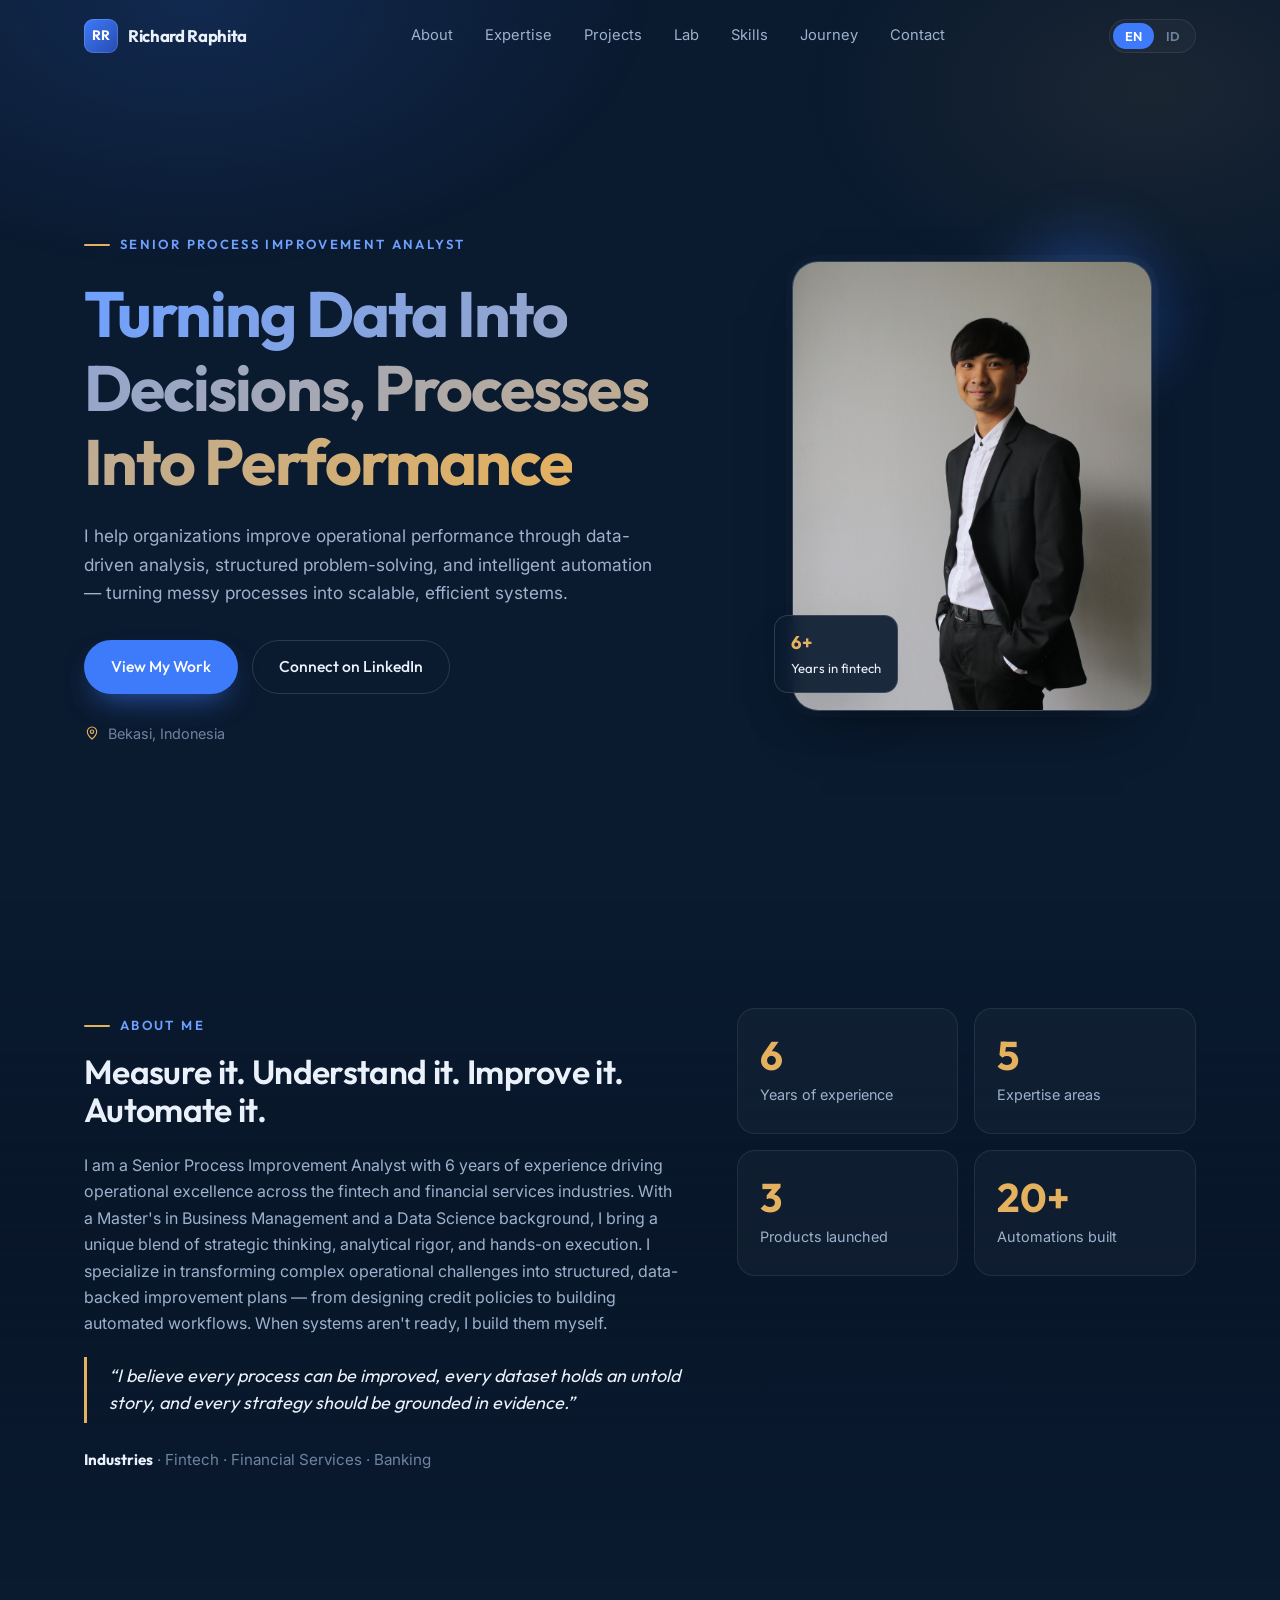
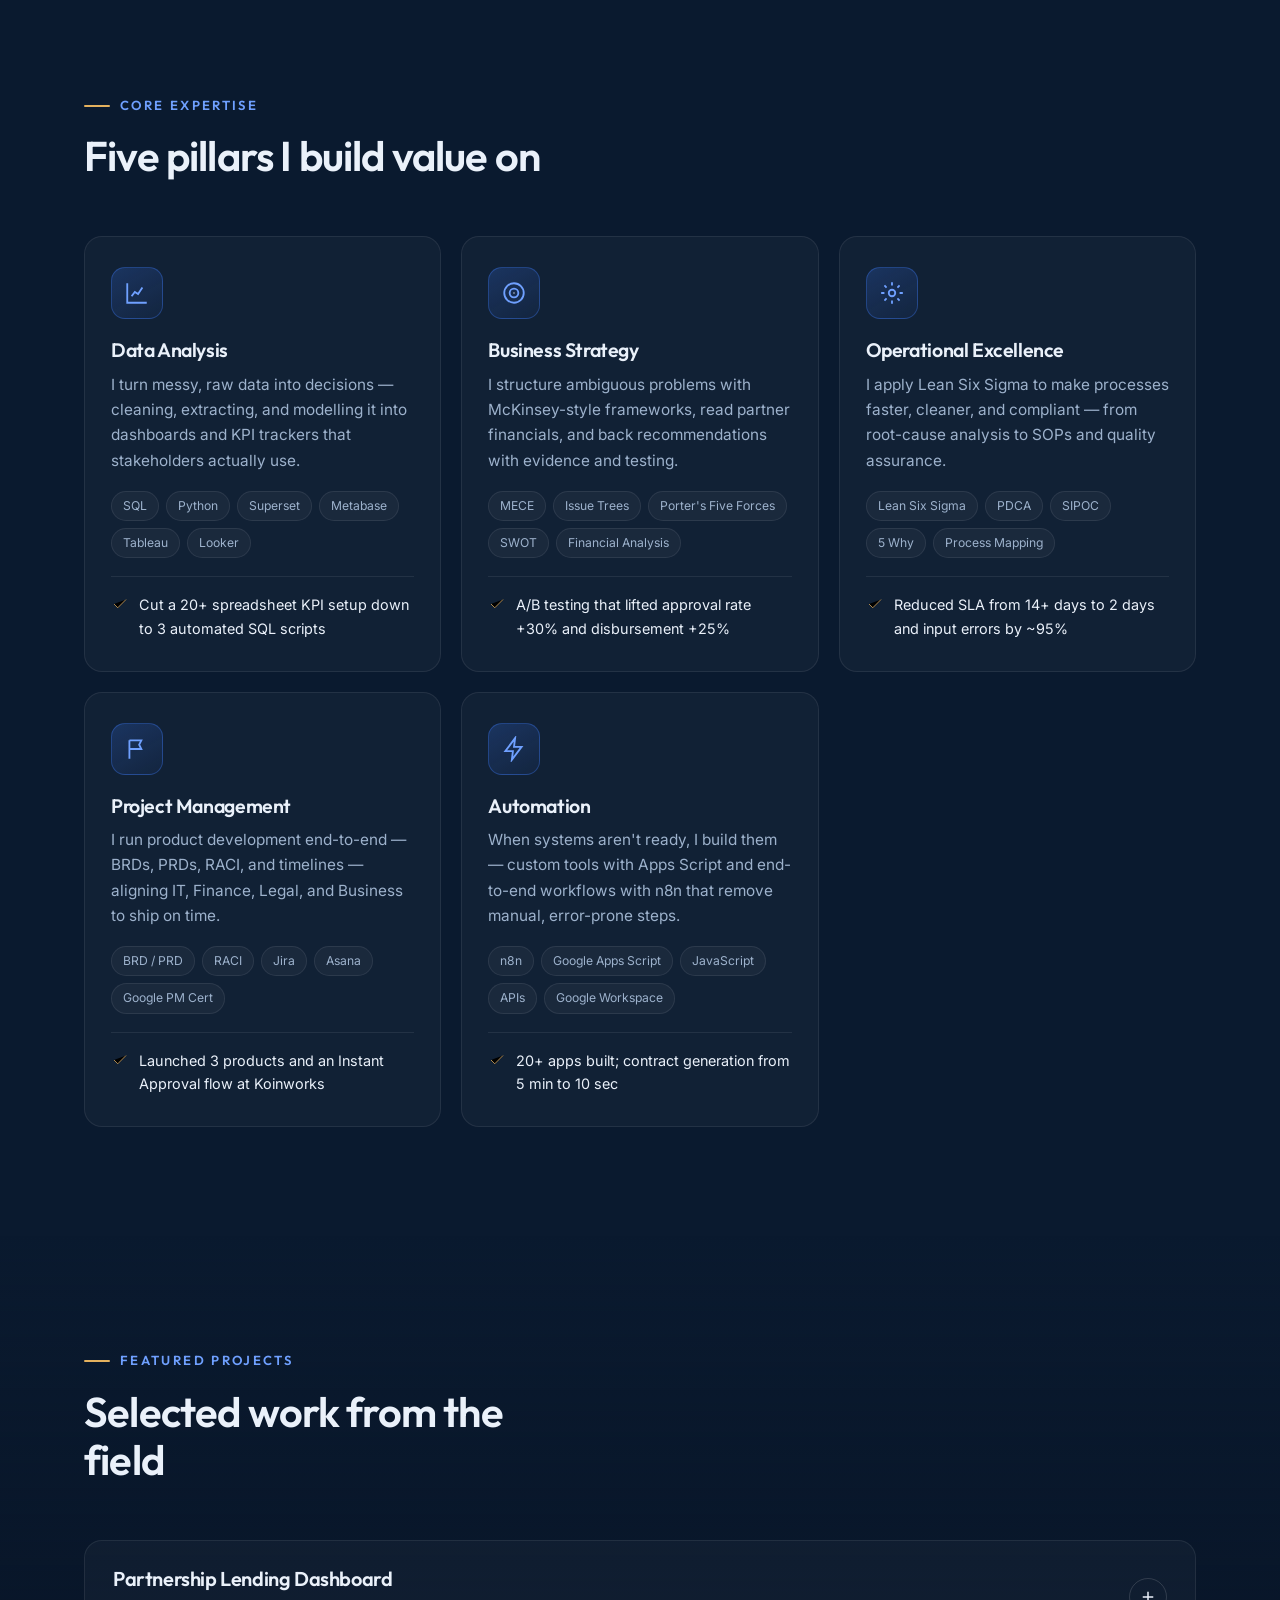
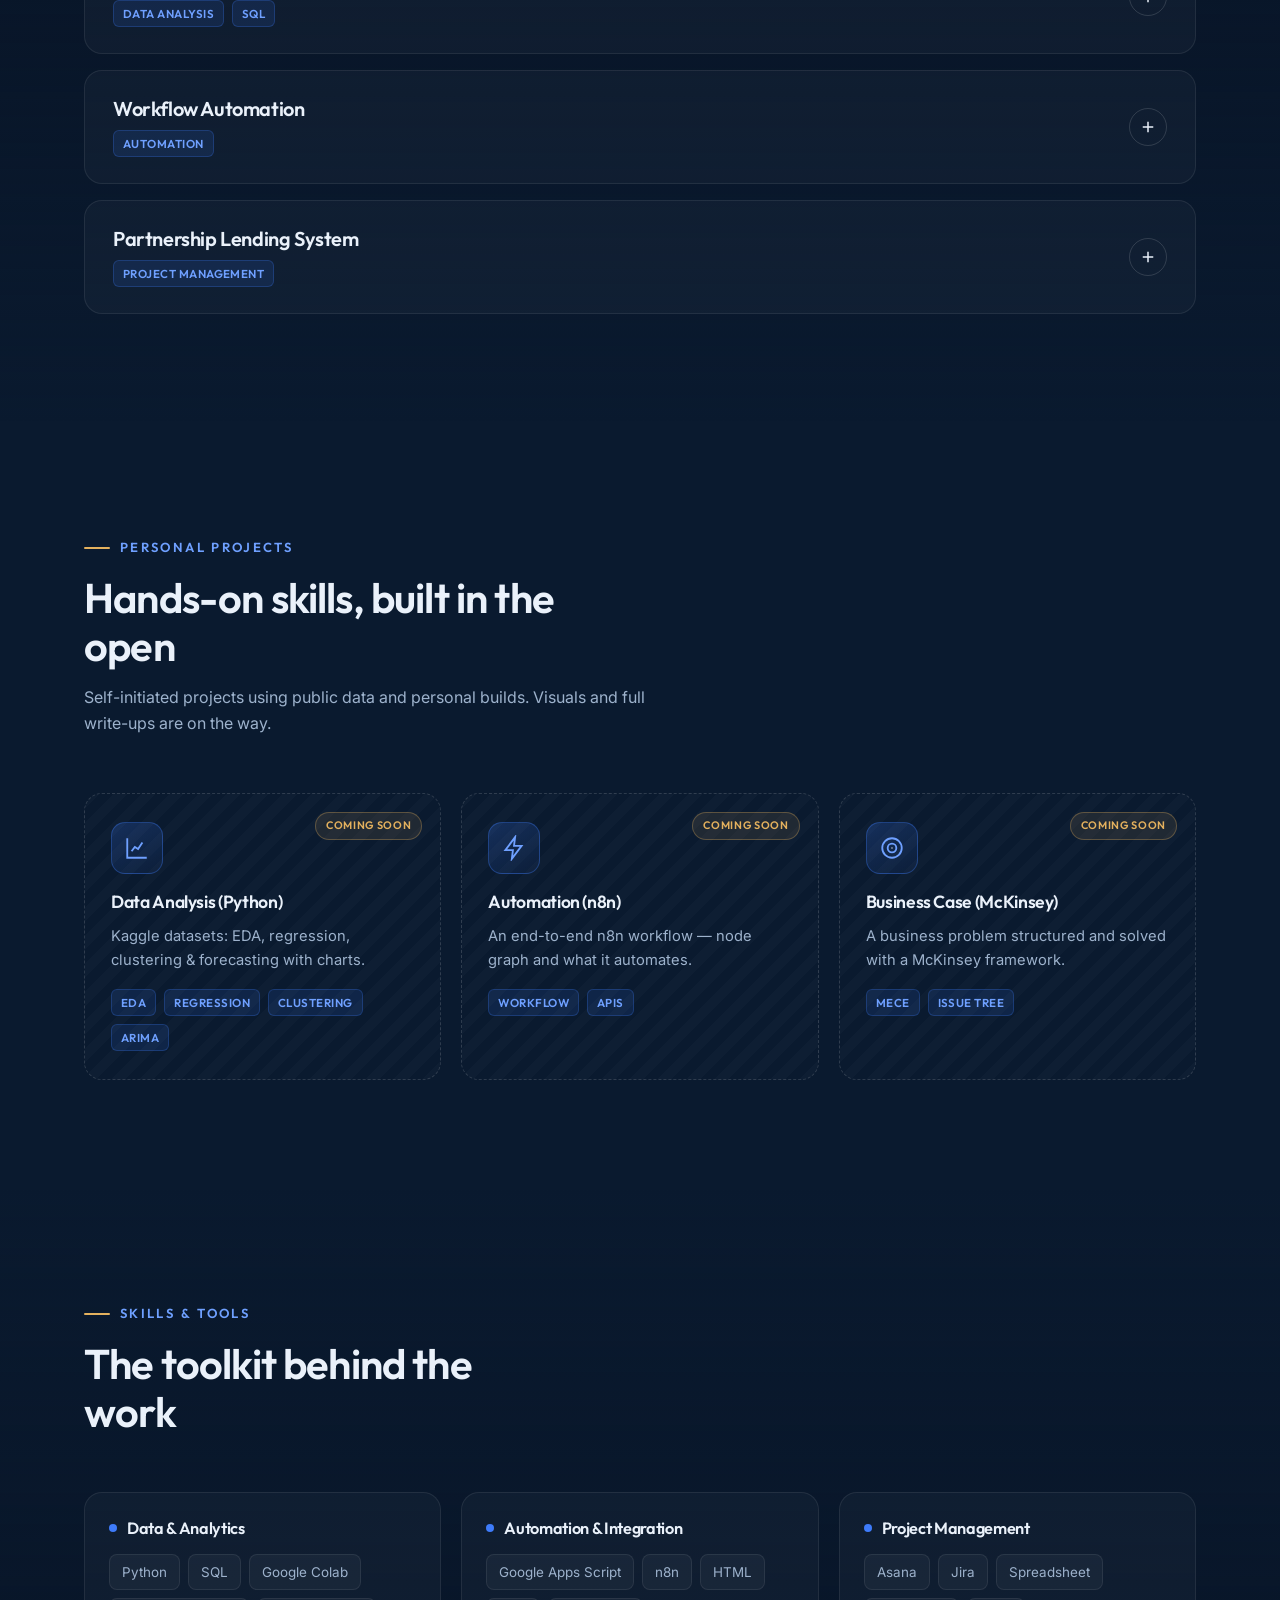
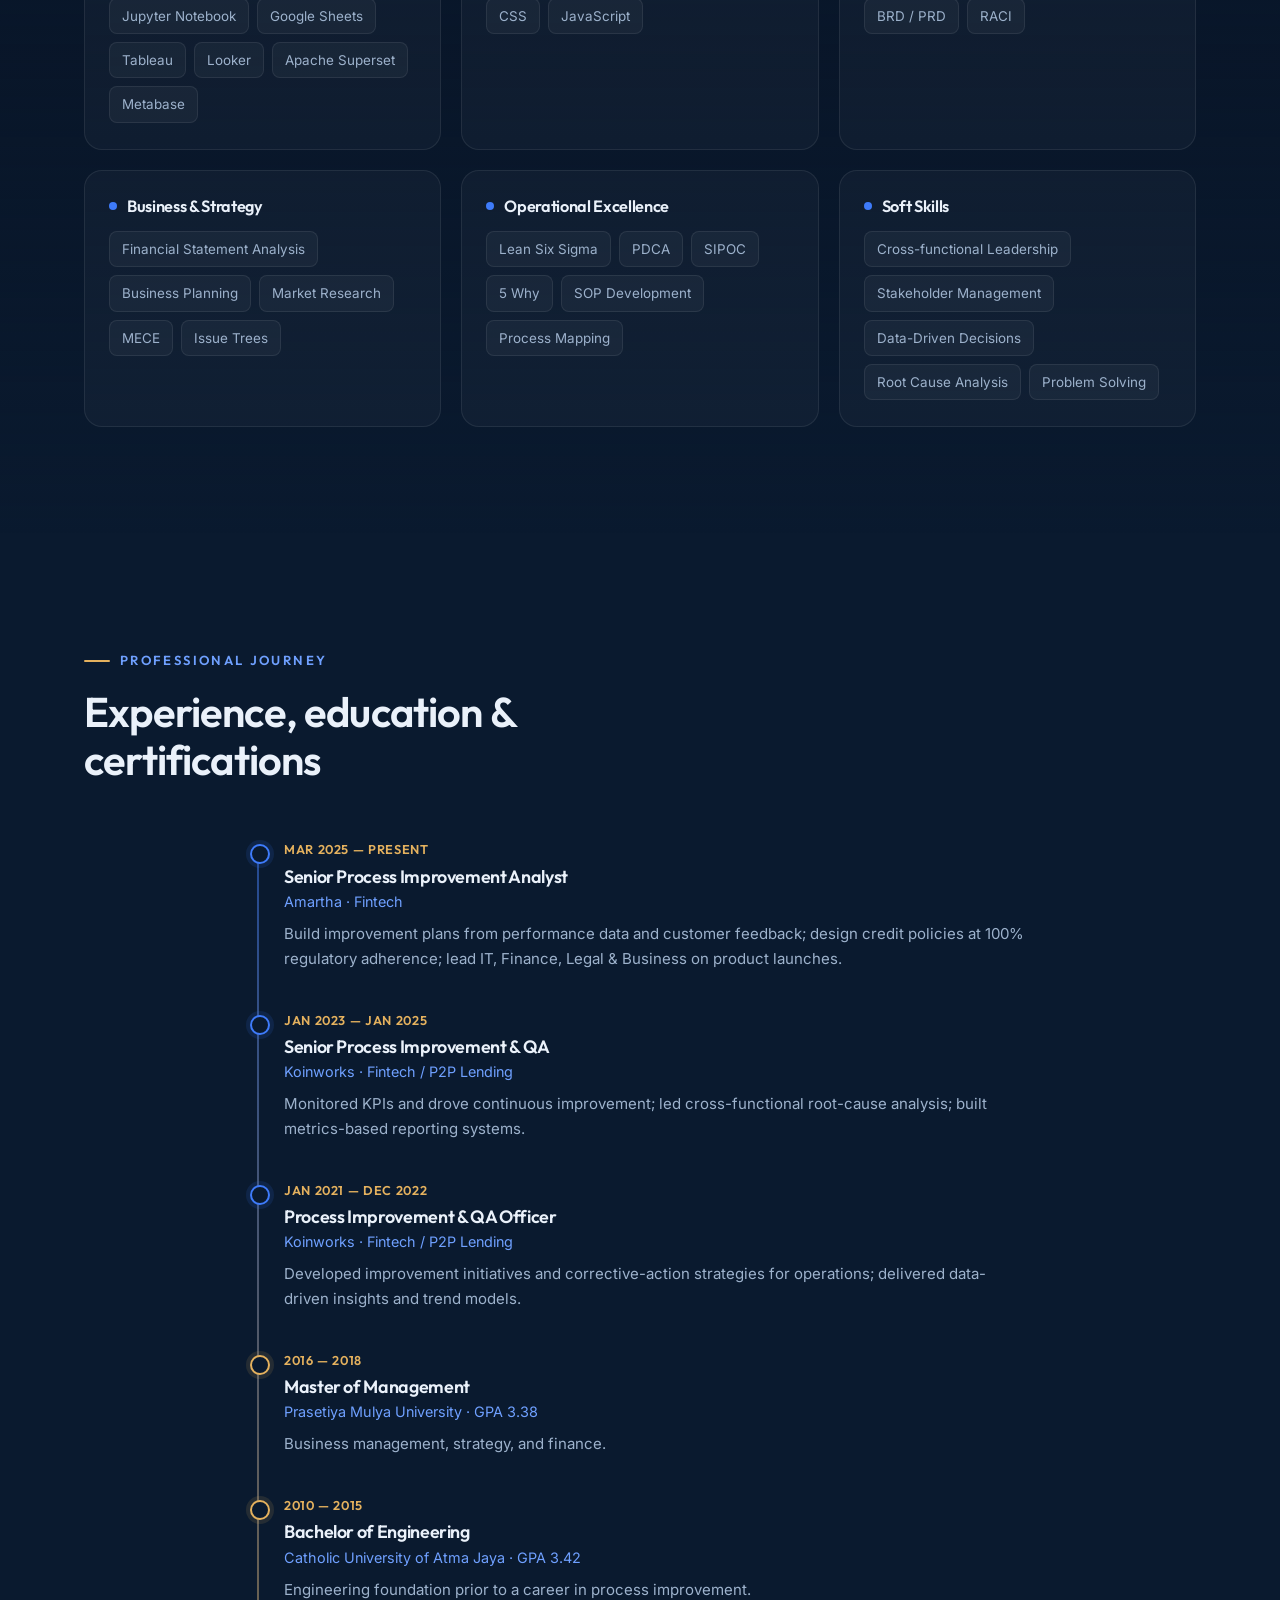
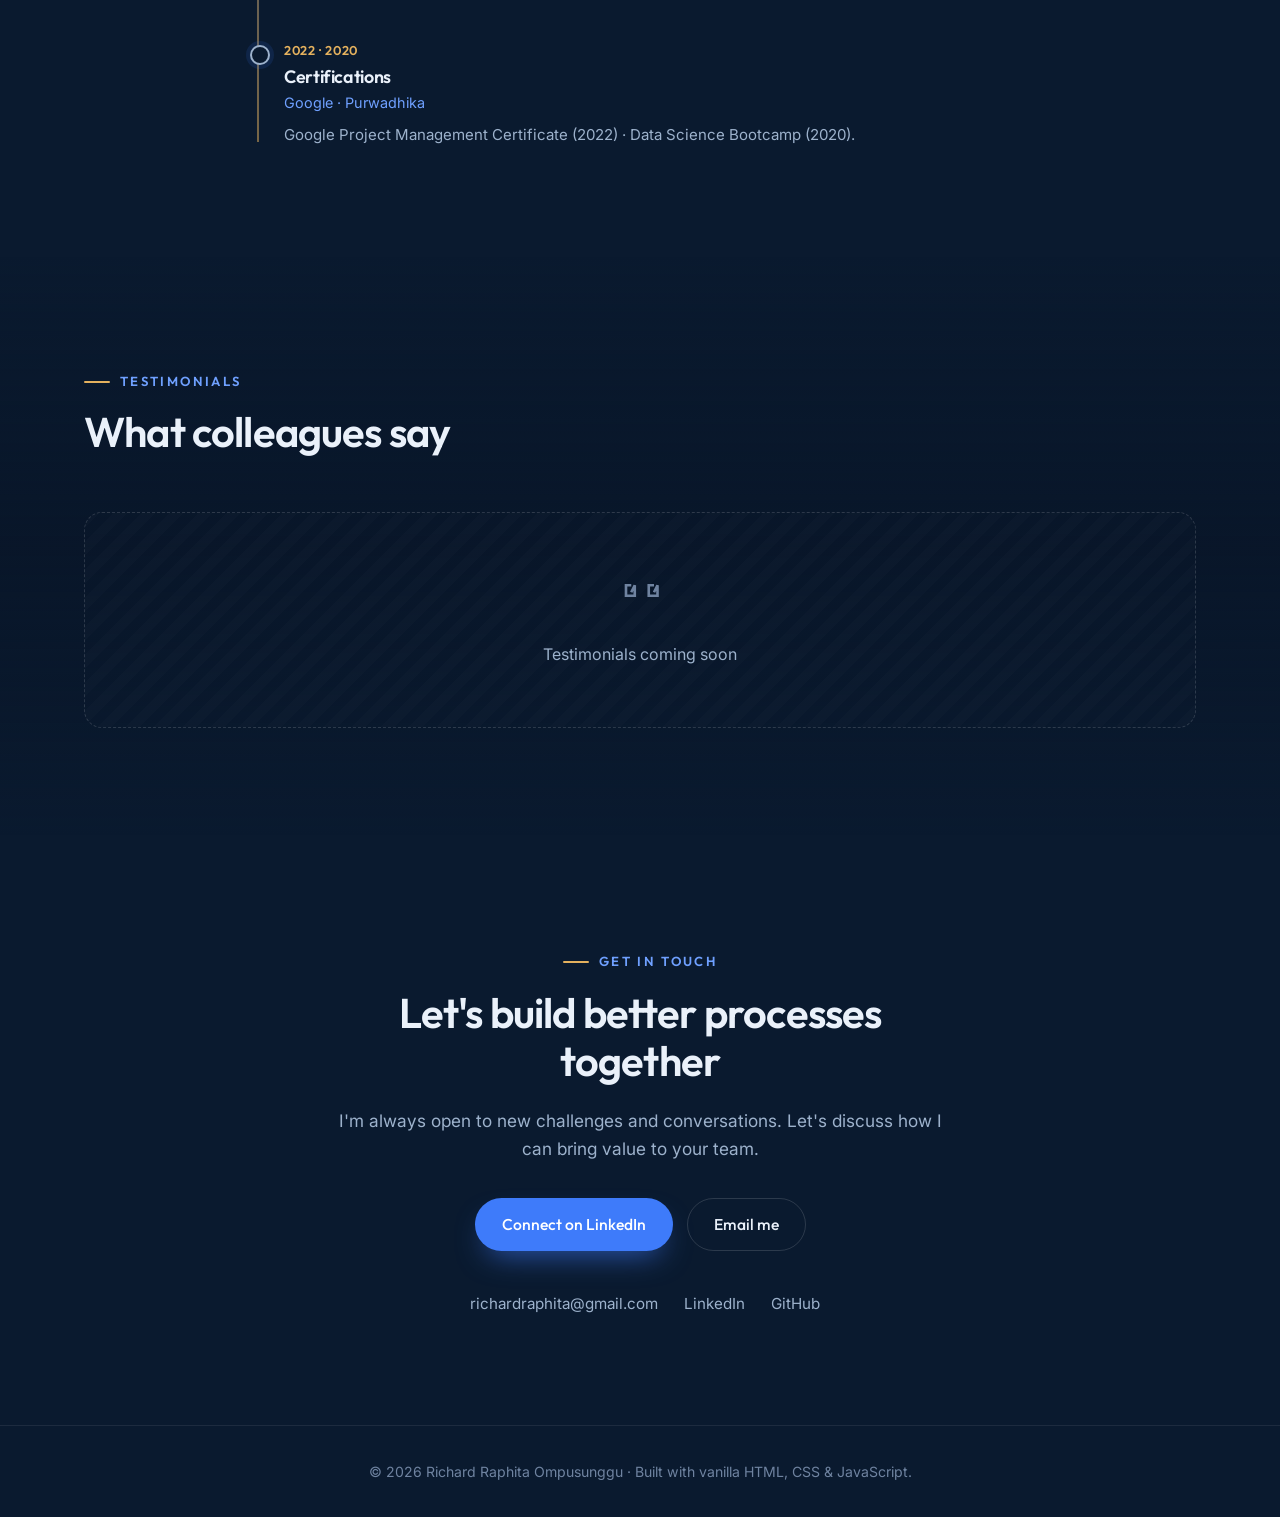
==== index.html @ 34abb5d0 "feat: initialize portfolio website project with core structure, documentation, and assets" ====
<!DOCTYPE html>
<html lang="en">
<head>
  <meta charset="UTF-8" />
  <meta name="viewport" content="width=device-width, initial-scale=1.0" />
  <title>Richard Raphita Ompusunggu — Senior Process Improvement Analyst | Portfolio</title>
  <meta name="description" content="Portfolio of Richard Raphita Ompusunggu, a Senior Process Improvement Analyst with 6 years in fintech — data analysis, business strategy, operational excellence, project management, and automation." />
  <meta name="author" content="Richard Raphita Ompusunggu" />
  <link rel="canonical" href="https://richardraphitaompusunggu.github.io/" />

  <!-- Open Graph / social preview -->
  <meta property="og:type" content="website" />
  <meta property="og:title" content="Richard Raphita Ompusunggu — Senior Process Improvement Analyst" />
  <meta property="og:description" content="Turning Data Into Decisions, Processes Into Performance. 6 years driving operational excellence in fintech." />
  <meta property="og:image" content="assets/img/richard.jpg" />
  <meta property="og:url" content="https://richardraphitaompusunggu.github.io/" />
  <meta name="twitter:card" content="summary_large_image" />

  <!-- Favicon -->
  <link rel="icon" type="image/svg+xml" href="favicon.svg" />

  <!-- Fonts -->
  <link rel="preconnect" href="https://fonts.googleapis.com" />
  <link rel="preconnect" href="https://fonts.gstatic.com" crossorigin />
  <link href="https://fonts.googleapis.com/css2?family=Inter:wght@400;500;600&family=Outfit:wght@400;500;600;700&display=swap" rel="stylesheet" />

  <link rel="stylesheet" href="assets/css/styles.css" />

  <!-- Structured data -->
  <script type="application/ld+json">
  {
    "@context": "https://schema.org",
    "@type": "Person",
    "name": "Richard Raphita Ompusunggu",
    "jobTitle": "Senior Process Improvement Analyst",
    "address": { "@type": "PostalPlace", "addressLocality": "Bekasi", "addressCountry": "Indonesia" },
    "email": "richardraphita@gmail.com",
    "url": "https://richardraphitaompusunggu.github.io/",
    "sameAs": [
      "https://www.linkedin.com/in/richardraphita/",
      "https://github.com/richardraphitaompusunggu"
    ],
    "knowsAbout": ["Data Analysis", "Business Strategy", "Operational Excellence", "Project Management", "Automation", "Lean Six Sigma", "SQL", "n8n"]
  }
  </script>
</head>
<body>

  <!-- ===== Navigation ===== -->
  <header class="nav" id="nav">
    <div class="container">
      <a href="#hero" class="brand"><span class="mark">RR</span> Richard Raphita</a>

      <nav class="nav-links" id="nav-links" aria-label="Primary">
        <a href="#about" data-i18n="nav.about"></a>
        <a href="#expertise" data-i18n="nav.expertise"></a>
        <a href="#projects" data-i18n="nav.projects"></a>
        <a href="#lab" data-i18n="nav.lab"></a>
        <a href="#skills" data-i18n="nav.skills"></a>
        <a href="#journey" data-i18n="nav.journey"></a>
        <a href="#contact" data-i18n="nav.contact"></a>
      </nav>

      <div class="nav-right">
        <div class="lang-toggle" role="group" aria-label="Language">
          <button data-lang="en" class="active">EN</button>
          <button data-lang="id">ID</button>
        </div>
        <button class="hamburger" id="hamburger" aria-label="Menu" aria-expanded="false">
          <span></span><span></span><span></span>
        </button>
      </div>
    </div>
  </header>

  <main>
    <!-- ===== Hero ===== -->
    <section class="hero" id="hero">
      <div class="container">
        <div class="hero-grid">
          <div class="hero-copy">
            <div class="eyebrow hero-eyebrow" data-i18n="hero.role"></div>
            <h1><span class="accent" data-i18n="hero.headline"></span></h1>
            <p class="tagline" data-i18n="hero.tagline"></p>
            <div class="hero-cta">
              <a href="#projects" class="btn btn-primary" data-i18n="hero.cta_work"></a>
              <a data-link="linkedin" target="_blank" rel="noopener noreferrer" class="btn btn-ghost" data-i18n="hero.cta_linkedin"></a>
            </div>
            <div class="hero-meta">
              <svg viewBox="0 0 24 24" fill="none" stroke-width="1.7"><path d="M12 21s7-6.3 7-11a7 7 0 10-14 0c0 4.7 7 11 7 11z"/><circle cx="12" cy="10" r="2.5"/></svg>
              <span data-i18n="hero.location"></span>
            </div>
          </div>

          <div class="hero-photo">
            <div class="frame"><img id="hero-photo-img" alt="Portrait of Richard Raphita Ompusunggu" width="360" height="450" /></div>
            <div class="hero-badge"><b>6+</b> <span data-i18n="hero.badge"></span></div>
          </div>
        </div>
      </div>
    </section>

    <!-- ===== About ===== -->
    <section class="section about" id="about">
      <div class="container">
        <div class="about-grid">
          <div class="reveal">
            <span class="eyebrow" data-i18n="about.eyebrow"></span>
            <h2 class="about-title" data-i18n="about.title"></h2>
            <p data-i18n="about.summary"></p>
            <p class="philosophy" data-i18n="about.philosophy"></p>
            <div class="industries"><b data-i18n="about.industries_label"></b> · <span data-i18n="about.industries"></span></div>
          </div>
          <div class="stats reveal" id="stats" data-delay="1"></div>
        </div>
      </div>
    </section>

    <!-- ===== Expertise ===== -->
    <section class="section" id="expertise">
      <div class="container">
        <div class="section-head reveal">
          <span class="eyebrow" data-i18n="expertise.eyebrow"></span>
          <h2 class="section-title" data-i18n="expertise.title"></h2>
        </div>
        <div class="expertise-grid" id="expertise-grid"></div>
      </div>
    </section>

    <!-- ===== Featured Projects ===== -->
    <section class="section" id="projects">
      <div class="container">
        <div class="section-head reveal">
          <span class="eyebrow" data-i18n="projects.eyebrow"></span>
          <h2 class="section-title" data-i18n="projects.title"></h2>
        </div>
        <div class="projects-list" id="projects-list"></div>
      </div>
    </section>

    <!-- ===== Personal Projects (placeholder) ===== -->
    <section class="section" id="lab">
      <div class="container">
        <div class="section-head reveal">
          <span class="eyebrow" data-i18n="lab.eyebrow"></span>
          <h2 class="section-title" data-i18n="lab.title"></h2>
          <p class="lab-sub" data-i18n="lab.subtitle"></p>
        </div>
        <div class="lab-grid" id="lab-grid"></div>
      </div>
    </section>

    <!-- ===== Skills ===== -->
    <section class="section" id="skills">
      <div class="container">
        <div class="section-head reveal">
          <span class="eyebrow" data-i18n="skills.eyebrow"></span>
          <h2 class="section-title" data-i18n="skills.title"></h2>
        </div>
        <div class="skills-grid" id="skills-grid"></div>
      </div>
    </section>

    <!-- ===== Journey ===== -->
    <section class="section" id="journey">
      <div class="container">
        <div class="section-head reveal">
          <span class="eyebrow" data-i18n="journey.eyebrow"></span>
          <h2 class="section-title" data-i18n="journey.title"></h2>
        </div>
        <div class="timeline" id="timeline"></div>
      </div>
    </section>

    <!-- ===== Testimonials (placeholder) ===== -->
    <section class="section" id="testimonials">
      <div class="container">
        <div class="section-head reveal">
          <span class="eyebrow" data-i18n="testimonials.eyebrow"></span>
          <h2 class="section-title" data-i18n="testimonials.title"></h2>
        </div>
        <div class="testi-placeholder reveal">
          <svg viewBox="0 0 24 24" fill="none" stroke-width="1.5"><path d="M7 7H4v6h5V7l-2 4M20 7h-3v6h5V7l-2 4"/></svg>
          <p data-i18n="testimonials.soon"></p>
        </div>
      </div>
    </section>

    <!-- ===== Contact ===== -->
    <section class="section contact" id="contact">
      <div class="container">
        <span class="eyebrow" style="justify-content:center" data-i18n="contact.eyebrow"></span>
        <h2 class="section-title" data-i18n="contact.title"></h2>
        <p class="closing" data-i18n="contact.closing"></p>
        <div class="contact-actions">
          <a data-link="linkedin" target="_blank" rel="noopener noreferrer" class="btn btn-primary" data-i18n="contact.cta"></a>
          <a data-link="email" class="btn btn-ghost" data-i18n="contact.email"></a>
        </div>
        <div class="contact-links">
          <a data-link="email"><span class="ico"></span>richardraphita@gmail.com</a>
          <a data-link="linkedin" target="_blank" rel="noopener noreferrer">LinkedIn</a>
          <a data-link="github" target="_blank" rel="noopener noreferrer">GitHub</a>
        </div>
      </div>
    </section>
  </main>

  <footer class="footer">
    <div class="container">
      © <span id="year"></span> Richard Raphita Ompusunggu · <span data-i18n="footer.rights"></span>
    </div>
  </footer>

  <script src="assets/js/data.js"></script>
  <script src="assets/js/main.js"></script>
</body>
</html>
---- assets/css/styles.css ----
/* ============================================================
   Richard Raphita Ompusunggu — Portfolio
   Design system: Navy-blue base · professional-blue accent · gold highlight
   ============================================================ */

:root {
  /* Navy base scale */
  --navy-900: #081426;
  --navy-800: #0a1a2f;
  --navy-700: #0f2440;
  --navy-600: #14304f;
  --navy-500: #1c3f63;

  /* Accents */
  --blue:        #3e7bfa;
  --blue-light:  #6fa0ff;
  --gold:        #e4b15e;

  /* Text */
  --text:        #eaf1fa;
  --text-muted:  #9db2cc;
  --text-dim:    #6f83a0;

  /* Lines & surfaces */
  --border:      rgba(255, 255, 255, 0.08);
  --border-strong: rgba(255, 255, 255, 0.14);
  --card:        rgba(255, 255, 255, 0.03);
  --card-hover:  rgba(255, 255, 255, 0.05);

  --glow: 0 0 0 1px rgba(62, 123, 250, 0.35), 0 18px 50px -20px rgba(62, 123, 250, 0.45);
  --shadow: 0 24px 60px -30px rgba(0, 0, 0, 0.7);

  --radius: 18px;
  --radius-sm: 12px;
  --maxw: 1160px;
  --nav-h: 72px;

  --font-head: "Outfit", system-ui, sans-serif;
  --font-body: "Inter", system-ui, sans-serif;
}

/* ---------- Reset ---------- */
* { margin: 0; padding: 0; box-sizing: border-box; }
html { scroll-behavior: smooth; scroll-padding-top: var(--nav-h); }
@media (prefers-reduced-motion: reduce) {
  html { scroll-behavior: auto; }
  *, *::before, *::after { animation-duration: 0.001ms !important; transition-duration: 0.001ms !important; }
}

body {
  font-family: var(--font-body);
  background: var(--navy-800);
  color: var(--text);
  line-height: 1.65;
  -webkit-font-smoothing: antialiased;
  overflow-x: hidden;
}

/* Ambient background glow */
body::before {
  content: "";
  position: fixed;
  inset: 0;
  background:
    radial-gradient(60% 50% at 15% 0%, rgba(62, 123, 250, 0.16), transparent 60%),
    radial-gradient(50% 45% at 90% 10%, rgba(228, 177, 94, 0.08), transparent 55%);
  z-index: -1;
  pointer-events: none;
}

img { max-width: 100%; display: block; }
a { color: inherit; text-decoration: none; }
ul { list-style: none; }

h1, h2, h3, h4 { font-family: var(--font-head); font-weight: 600; line-height: 1.15; letter-spacing: -0.02em; }

/* ---------- Layout helpers ---------- */
.container { width: 100%; max-width: var(--maxw); margin: 0 auto; padding: 0 24px; }
.section { padding: 108px 0; position: relative; }
.section:nth-of-type(even) { background: linear-gradient(180deg, transparent, rgba(8, 20, 38, 0.6), transparent); }

.eyebrow {
  font-family: var(--font-head);
  font-size: 0.82rem;
  font-weight: 600;
  letter-spacing: 0.18em;
  text-transform: uppercase;
  color: var(--blue-light);
  display: inline-flex;
  align-items: center;
  gap: 10px;
}
.eyebrow::before { content: ""; width: 26px; height: 2px; background: var(--gold); border-radius: 2px; }

.section-title { font-size: clamp(1.7rem, 3.4vw, 2.6rem); margin: 16px 0 0; max-width: 18ch; }
.section-head { margin-bottom: 56px; }

.text-gold { color: var(--gold); }
.text-blue { color: var(--blue-light); }

/* ---------- Buttons ---------- */
.btn {
  display: inline-flex; align-items: center; gap: 10px;
  font-family: var(--font-head); font-weight: 500; font-size: 0.98rem;
  padding: 13px 26px; border-radius: 999px; cursor: pointer;
  border: 1px solid transparent; transition: transform .2s ease, box-shadow .2s ease, background .2s ease, border-color .2s ease;
  white-space: nowrap;
}
.btn:hover { transform: translateY(-2px); }
.btn-primary { background: var(--blue); color: #fff; box-shadow: 0 14px 30px -12px rgba(62, 123, 250, 0.7); }
.btn-primary:hover { background: var(--blue-light); box-shadow: 0 18px 40px -12px rgba(62, 123, 250, 0.8); }
.btn-ghost { background: transparent; color: var(--text); border-color: var(--border-strong); }
.btn-ghost:hover { border-color: var(--blue-light); background: var(--card-hover); }

/* ---------- Navigation ---------- */
.nav {
  position: fixed; top: 0; left: 0; right: 0; height: var(--nav-h); z-index: 100;
  display: flex; align-items: center;
  transition: background .3s ease, border-color .3s ease, backdrop-filter .3s ease;
  border-bottom: 1px solid transparent;
}
.nav.scrolled {
  background: rgba(10, 26, 47, 0.82);
  backdrop-filter: blur(14px);
  border-bottom-color: var(--border);
}
.nav .container { display: flex; align-items: center; justify-content: space-between; }
.brand { font-family: var(--font-head); font-weight: 700; font-size: 1.05rem; letter-spacing: -0.02em; display: flex; align-items: center; gap: 10px; }
.brand .mark {
  width: 34px; height: 34px; border-radius: 9px; display: grid; place-items: center;
  background: linear-gradient(135deg, var(--blue), #274bb0); color: #fff; font-size: 0.85rem; font-weight: 700;
  box-shadow: inset 0 0 0 1px rgba(255,255,255,0.15);
}
.nav-links { display: flex; align-items: center; gap: 4px; }
.nav-links a {
  font-size: 0.92rem; color: var(--text-muted); padding: 8px 14px; border-radius: 8px;
  transition: color .2s ease, background .2s ease;
}
.nav-links a:hover { color: var(--text); }
.nav-links a.active { color: var(--text); }
.nav-links a.active::after {
  content: ""; display: block; height: 2px; width: 18px; margin: 4px auto 0;
  background: var(--gold); border-radius: 2px;
}
.nav-right { display: flex; align-items: center; gap: 14px; }

/* Language toggle */
.lang-toggle { display: inline-flex; background: var(--card); border: 1px solid var(--border); border-radius: 999px; padding: 3px; }
.lang-toggle button {
  font-family: var(--font-head); font-size: 0.8rem; font-weight: 600; color: var(--text-dim);
  background: none; border: none; cursor: pointer; padding: 5px 12px; border-radius: 999px; transition: color .2s, background .2s;
}
.lang-toggle button.active { color: #fff; background: var(--blue); }

/* Hamburger */
.hamburger { display: none; background: none; border: none; cursor: pointer; width: 40px; height: 40px; position: relative; }
.hamburger span { position: absolute; left: 8px; right: 8px; height: 2px; background: var(--text); border-radius: 2px; transition: transform .3s, opacity .3s; }
.hamburger span:nth-child(1) { top: 13px; }
.hamburger span:nth-child(2) { top: 19px; }
.hamburger span:nth-child(3) { top: 25px; }
.hamburger.open span:nth-child(1) { transform: translateY(6px) rotate(45deg); }
.hamburger.open span:nth-child(2) { opacity: 0; }
.hamburger.open span:nth-child(3) { transform: translateY(-6px) rotate(-45deg); }

/* ---------- Hero ---------- */
.hero { min-height: 100vh; display: flex; align-items: center; padding-top: var(--nav-h); position: relative; overflow: hidden; }
.hero-grid { display: grid; grid-template-columns: 1.15fr 0.85fr; gap: 56px; align-items: center; width: 100%; }
.hero-eyebrow { margin-bottom: 22px; }
.hero h1 { font-size: clamp(2.2rem, 5.2vw, 4rem); font-weight: 700; letter-spacing: -0.03em; }
.hero h1 .accent { background: linear-gradient(120deg, var(--blue-light), var(--gold)); -webkit-background-clip: text; background-clip: text; color: transparent; }
.hero .role { font-family: var(--font-head); font-weight: 600; color: var(--blue-light); font-size: 1.05rem; margin-bottom: 10px; letter-spacing: 0.01em; }
.hero .tagline { color: var(--text-muted); font-size: 1.08rem; max-width: 52ch; margin: 24px 0 32px; }
.hero-cta { display: flex; gap: 14px; flex-wrap: wrap; }
.hero-meta { display: flex; align-items: center; gap: 8px; color: var(--text-dim); font-size: 0.9rem; margin-top: 28px; }
.hero-meta svg { width: 16px; height: 16px; stroke: var(--gold); }

.hero-photo { position: relative; justify-self: center; }
.hero-photo .frame {
  width: min(360px, 78vw); aspect-ratio: 4 / 5; border-radius: 26px; overflow: hidden;
  border: 1px solid var(--border-strong);
  box-shadow: var(--shadow), 0 0 0 6px rgba(255,255,255,0.02);
  background: linear-gradient(160deg, var(--navy-600), var(--navy-800));
}
.hero-photo img { width: 100%; height: 100%; object-fit: cover; object-position: center 20%; }
.hero-photo::after {
  content: ""; position: absolute; inset: -12% -12% auto auto; width: 220px; height: 220px; z-index: -1;
  background: radial-gradient(circle, rgba(62,123,250,0.5), transparent 70%); filter: blur(20px);
}
.hero-badge {
  position: absolute; bottom: 18px; left: -18px; background: rgba(10,26,47,0.9); backdrop-filter: blur(8px);
  border: 1px solid var(--border-strong); border-radius: 14px; padding: 12px 16px; box-shadow: var(--shadow);
  font-family: var(--font-head); font-size: 0.82rem;
}
.hero-badge b { color: var(--gold); font-size: 1.15rem; display: block; }

/* ---------- About ---------- */
.about-grid { display: grid; grid-template-columns: 1.3fr 1fr; gap: 56px; align-items: start; }
.about-title { font-size: clamp(1.5rem, 2.8vw, 2.1rem); margin: 16px 0 22px; }
.about p { color: var(--text-muted); margin-bottom: 20px; }
.about .philosophy {
  border-left: 3px solid var(--gold); padding: 6px 0 6px 22px; color: var(--text);
  font-family: var(--font-head); font-style: italic; font-size: 1.12rem; line-height: 1.5;
}
.about .industries { margin-top: 24px; font-size: 0.95rem; color: var(--text-dim); }
.about .industries b { color: var(--text); font-family: var(--font-head); }

.stats { display: grid; grid-template-columns: 1fr 1fr; gap: 16px; }
.stat {
  background: var(--card); border: 1px solid var(--border); border-radius: var(--radius); padding: 26px 22px;
  transition: border-color .25s, transform .25s;
}
.stat:hover { border-color: var(--border-strong); transform: translateY(-3px); }
.stat .num { font-family: var(--font-head); font-weight: 700; font-size: 2.5rem; color: var(--gold); line-height: 1; }
.stat .lbl { color: var(--text-muted); font-size: 0.9rem; margin-top: 8px; }

/* ---------- Expertise ---------- */
.expertise-grid { display: grid; grid-template-columns: repeat(3, 1fr); gap: 20px; }
.exp-card {
  background: var(--card); border: 1px solid var(--border); border-radius: var(--radius); padding: 30px 26px;
  transition: border-color .25s, transform .25s, background .25s; position: relative; overflow: hidden;
}
.exp-card:hover { border-color: var(--border-strong); transform: translateY(-4px); background: var(--card-hover); }
.exp-card:hover .exp-icon { box-shadow: var(--glow); }
.exp-icon {
  width: 52px; height: 52px; border-radius: 14px; display: grid; place-items: center; margin-bottom: 20px;
  background: linear-gradient(150deg, rgba(62,123,250,0.22), rgba(62,123,250,0.05));
  border: 1px solid rgba(62,123,250,0.35); transition: box-shadow .3s;
}
.exp-icon svg { width: 26px; height: 26px; stroke: var(--blue-light); fill: none; stroke-width: 1.7; }
.exp-card h3 { font-size: 1.22rem; margin-bottom: 10px; }
.exp-card p { color: var(--text-muted); font-size: 0.96rem; margin-bottom: 18px; }
.exp-tools { display: flex; flex-wrap: wrap; gap: 7px; margin-bottom: 18px; }
.exp-tools span { font-size: 0.76rem; color: var(--text-muted); background: rgba(255,255,255,0.04); border: 1px solid var(--border); border-radius: 999px; padding: 4px 11px; }
.exp-metric { display: flex; gap: 10px; align-items: flex-start; font-size: 0.9rem; color: var(--text); border-top: 1px solid var(--border); padding-top: 16px; }
.exp-metric svg { width: 18px; height: 18px; stroke: var(--gold); flex-shrink: 0; margin-top: 2px; }

/* ---------- Projects (accordion cards) ---------- */
.projects-list { display: grid; gap: 16px; }
.project {
  background: var(--card); border: 1px solid var(--border); border-radius: var(--radius); overflow: hidden;
  transition: border-color .25s;
}
.project:hover { border-color: var(--border-strong); }
.project-head { display: flex; align-items: center; justify-content: space-between; gap: 20px; padding: 26px 28px; cursor: pointer; }
.project-head h3 { font-size: 1.25rem; }
.project-tags { display: flex; gap: 8px; flex-wrap: wrap; margin-top: 10px; }
.tag { font-family: var(--font-head); font-size: 0.72rem; font-weight: 600; letter-spacing: 0.04em; text-transform: uppercase; color: var(--blue-light); background: rgba(62,123,250,0.12); border: 1px solid rgba(62,123,250,0.25); border-radius: 6px; padding: 3px 9px; }
.project-toggle { width: 38px; height: 38px; flex-shrink: 0; border-radius: 50%; border: 1px solid var(--border-strong); display: grid; place-items: center; transition: background .25s, transform .3s; }
.project-toggle svg { width: 18px; height: 18px; stroke: var(--text); transition: transform .3s; }
.project.open .project-toggle { background: var(--blue); border-color: var(--blue); }
.project.open .project-toggle svg { transform: rotate(45deg); stroke: #fff; }
.project-body { max-height: 0; overflow: hidden; transition: max-height .4s ease; }
.project-body-inner { padding: 0 28px 28px; display: grid; gap: 16px; border-top: 1px solid var(--border); margin-top: 0; padding-top: 22px; }
.pb-row { display: grid; grid-template-columns: 110px 1fr; gap: 14px; align-items: baseline; }
.pb-row .k { font-family: var(--font-head); font-size: 0.8rem; font-weight: 600; text-transform: uppercase; letter-spacing: 0.08em; color: var(--text-dim); }
.pb-row .v { color: var(--text-muted); }
.pb-row.result .v { color: var(--text); }
.pb-tools { display: flex; flex-wrap: wrap; gap: 7px; }
.pb-tools span { font-size: 0.78rem; color: var(--text-muted); background: rgba(255,255,255,0.04); border: 1px solid var(--border); border-radius: 999px; padding: 3px 10px; }

/* ---------- Personal projects (lab) ---------- */
.lab-sub { color: var(--text-muted); max-width: 60ch; margin: 14px 0 0; }
.lab-grid { display: grid; grid-template-columns: repeat(3, 1fr); gap: 20px; }
.lab-card {
  background: repeating-linear-gradient(135deg, rgba(255,255,255,0.02) 0 10px, transparent 10px 20px);
  border: 1px dashed var(--border-strong); border-radius: var(--radius); padding: 28px 26px; position: relative;
}
.lab-card .exp-icon { margin-bottom: 18px; }
.lab-card h3 { font-size: 1.1rem; margin-bottom: 12px; }
.lab-card p { color: var(--text-muted); font-size: 0.92rem; margin-bottom: 16px; }
.lab-soon { position: absolute; top: 18px; right: 18px; font-family: var(--font-head); font-size: 0.68rem; font-weight: 600; letter-spacing: 0.06em; text-transform: uppercase; color: var(--gold); background: rgba(228,177,94,0.1); border: 1px solid rgba(228,177,94,0.3); border-radius: 999px; padding: 4px 10px; }

/* ---------- Skills ---------- */
.skills-grid { display: grid; grid-template-columns: repeat(3, 1fr); gap: 20px; }
.skill-group { background: var(--card); border: 1px solid var(--border); border-radius: var(--radius); padding: 26px 24px; transition: border-color .25s; }
.skill-group:hover { border-color: var(--border-strong); }
.skill-group h3 { font-size: 1.02rem; margin-bottom: 16px; color: var(--text); display: flex; align-items: center; gap: 10px; }
.skill-group h3::before { content: ""; width: 8px; height: 8px; border-radius: 50%; background: var(--blue); }
.skill-tags { display: flex; flex-wrap: wrap; gap: 8px; }
.skill-tags span { font-size: 0.84rem; color: var(--text-muted); background: rgba(255,255,255,0.04); border: 1px solid var(--border); border-radius: 8px; padding: 6px 12px; transition: color .2s, border-color .2s, transform .2s; }
.skill-tags span:hover { color: var(--text); border-color: var(--blue-light); transform: translateY(-2px); }

/* ---------- Timeline ---------- */
.timeline { position: relative; max-width: 780px; margin: 0 auto; padding-left: 34px; }
.timeline::before { content: ""; position: absolute; left: 7px; top: 6px; bottom: 6px; width: 2px; background: linear-gradient(var(--blue), var(--gold)); opacity: 0.5; }
.tl-item { position: relative; padding-bottom: 38px; }
.tl-item:last-child { padding-bottom: 0; }
.tl-item::before { content: ""; position: absolute; left: -34px; top: 5px; width: 16px; height: 16px; border-radius: 50%; background: var(--navy-800); border: 2px solid var(--blue); box-shadow: 0 0 0 4px rgba(62,123,250,0.12); }
.tl-item.edu::before { border-color: var(--gold); box-shadow: 0 0 0 4px rgba(228,177,94,0.12); }
.tl-item.cert::before { border-color: var(--text-muted); }
.tl-date { font-family: var(--font-head); font-size: 0.8rem; font-weight: 600; letter-spacing: 0.05em; color: var(--gold); text-transform: uppercase; }
.tl-item h3 { font-size: 1.12rem; margin: 6px 0 3px; }
.tl-org { color: var(--blue-light); font-size: 0.9rem; margin-bottom: 8px; }
.tl-item p { color: var(--text-muted); font-size: 0.94rem; }

/* ---------- Testimonials (placeholder) ---------- */
.testi-placeholder {
  text-align: center; border: 1px dashed var(--border-strong); border-radius: var(--radius);
  padding: 60px 30px; background: repeating-linear-gradient(135deg, rgba(255,255,255,0.015) 0 10px, transparent 10px 20px);
}
.testi-placeholder svg { width: 42px; height: 42px; stroke: var(--text-dim); margin: 0 auto 18px; }
.testi-placeholder p { color: var(--text-muted); }

/* ---------- Contact ---------- */
.contact { text-align: center; }
.contact .section-title { margin: 16px auto 0; }
.contact .closing { color: var(--text-muted); max-width: 56ch; margin: 22px auto 34px; font-size: 1.08rem; }
.contact-actions { display: flex; gap: 14px; justify-content: center; flex-wrap: wrap; }
.contact-links { display: flex; gap: 26px; justify-content: center; margin-top: 40px; flex-wrap: wrap; }
.contact-links a { display: inline-flex; align-items: center; gap: 9px; color: var(--text-muted); font-size: 0.95rem; transition: color .2s; }
.contact-links a:hover { color: var(--blue-light); }
.contact-links svg { width: 20px; height: 20px; stroke: currentColor; fill: none; stroke-width: 1.7; }

/* ---------- Footer ---------- */
.footer { border-top: 1px solid var(--border); padding: 34px 0; text-align: center; color: var(--text-dim); font-size: 0.88rem; }

/* ---------- Scroll reveal ---------- */
.reveal { opacity: 0; transform: translateY(26px); transition: opacity .7s ease, transform .7s ease; }
.reveal.in { opacity: 1; transform: none; }
.reveal[data-delay="1"] { transition-delay: .08s; }
.reveal[data-delay="2"] { transition-delay: .16s; }
.reveal[data-delay="3"] { transition-delay: .24s; }
.reveal[data-delay="4"] { transition-delay: .32s; }

/* ---------- Responsive ---------- */
@media (max-width: 960px) {
  .hero-grid { grid-template-columns: 1fr; gap: 40px; text-align: center; }
  .hero-eyebrow, .hero-cta, .hero-meta { justify-content: center; }
  .hero .tagline { margin-left: auto; margin-right: auto; }
  .hero-photo { order: -1; }
  .about-grid { grid-template-columns: 1fr; gap: 40px; }
  .expertise-grid, .lab-grid, .skills-grid { grid-template-columns: repeat(2, 1fr); }
}
@media (max-width: 760px) {
  .section { padding: 76px 0; }
  .nav-links, .desktop-only { display: none; }
  .hamburger { display: block; }
  .nav-links.mobile-open {
    display: flex; flex-direction: column; position: fixed; top: var(--nav-h); left: 0; right: 0;
    background: rgba(10,26,47,0.97); backdrop-filter: blur(14px); padding: 18px 24px; gap: 4px;
    border-bottom: 1px solid var(--border);
  }
  .nav-links.mobile-open a { padding: 12px 8px; font-size: 1rem; }
  .expertise-grid, .lab-grid, .skills-grid, .stats { grid-template-columns: 1fr; }
  .pb-row { grid-template-columns: 1fr; gap: 4px; }
  .project-head { padding: 22px 20px; }
  .project-body-inner { padding-left: 20px; padding-right: 20px; }
  .section-title { max-width: none; }
}
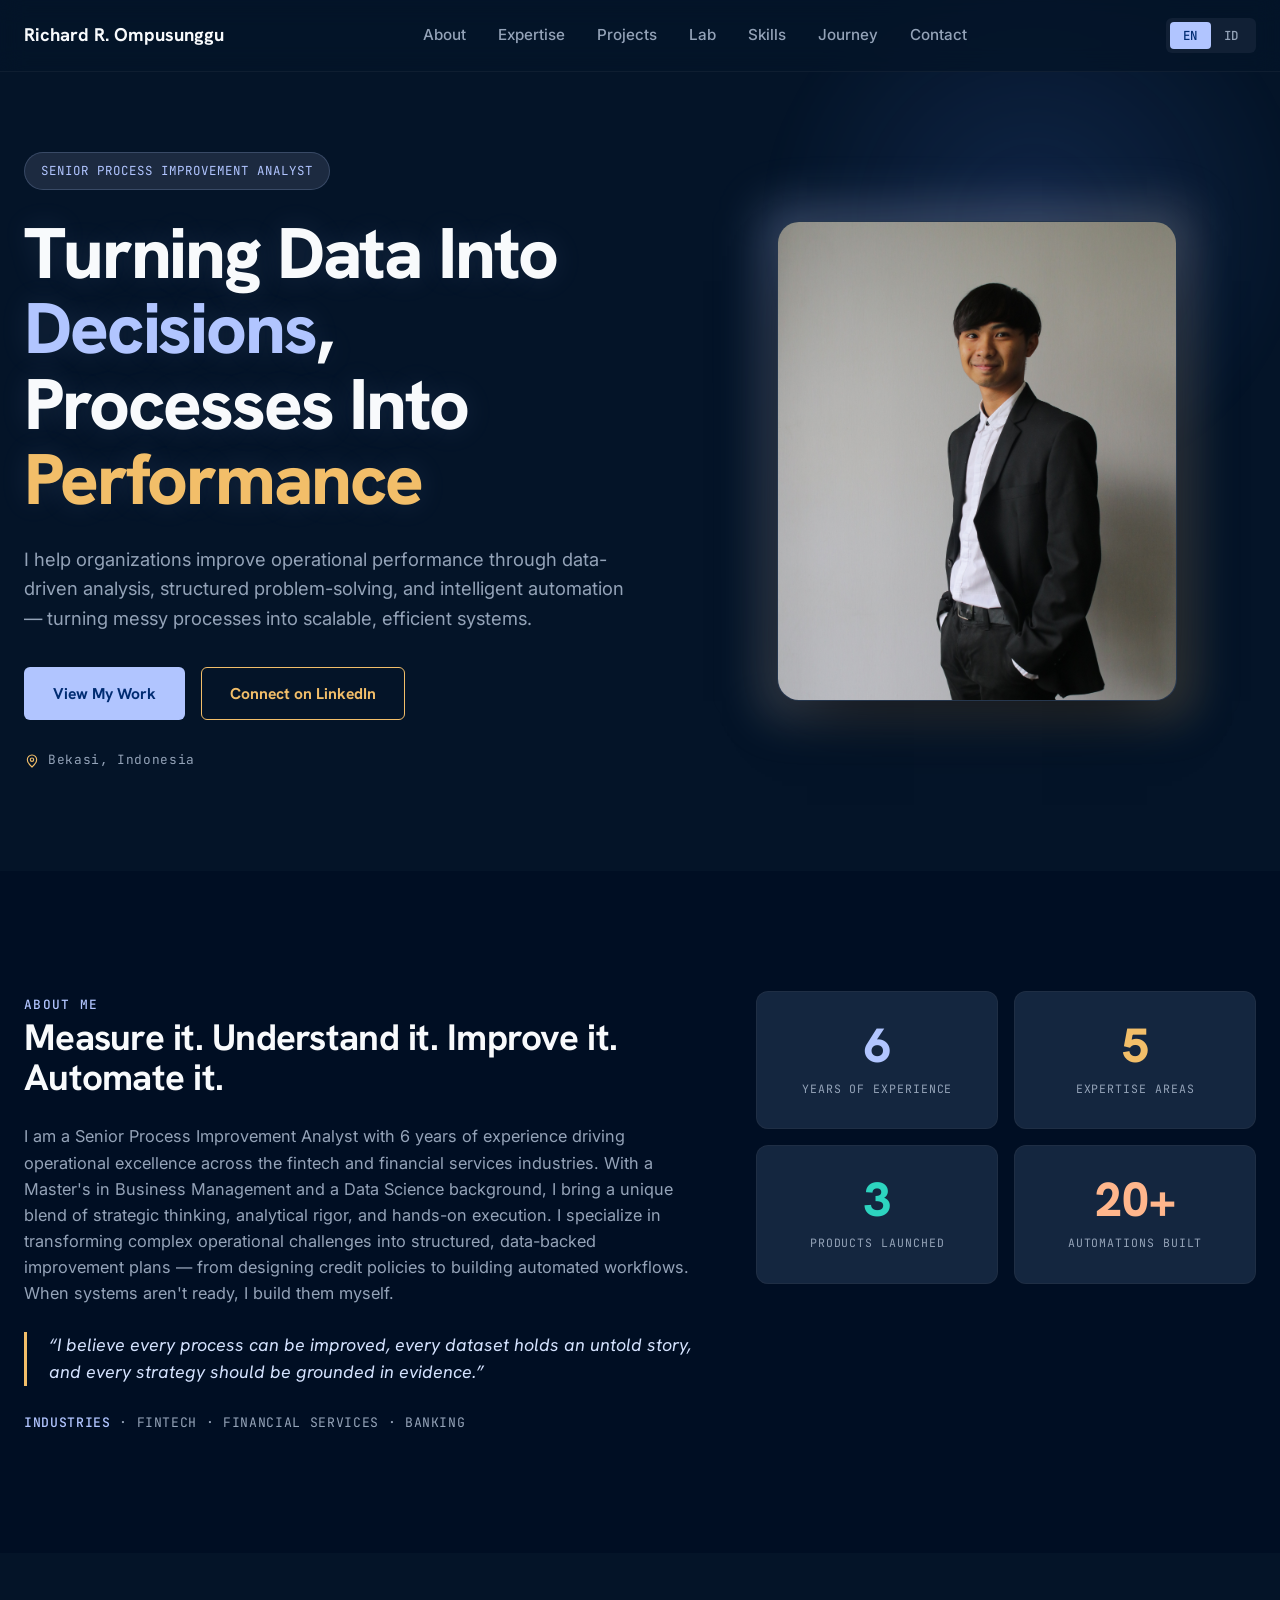
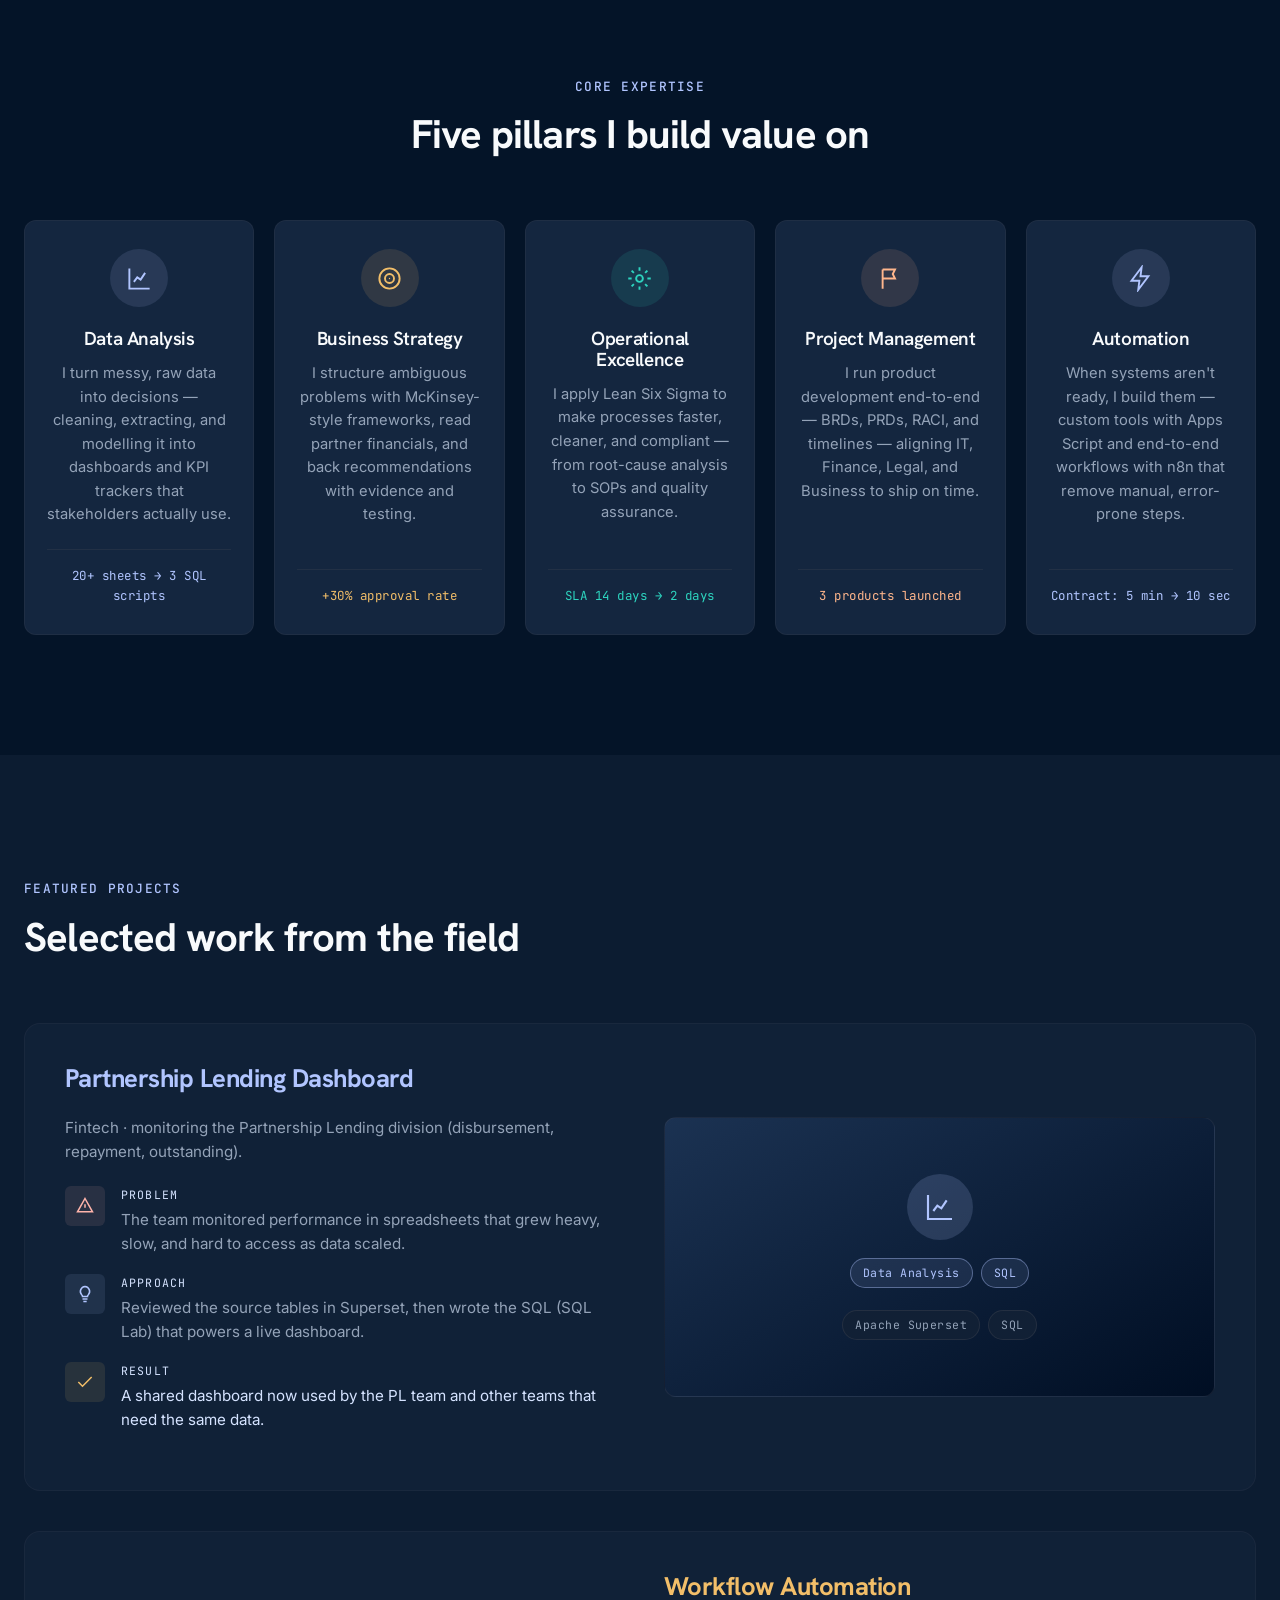
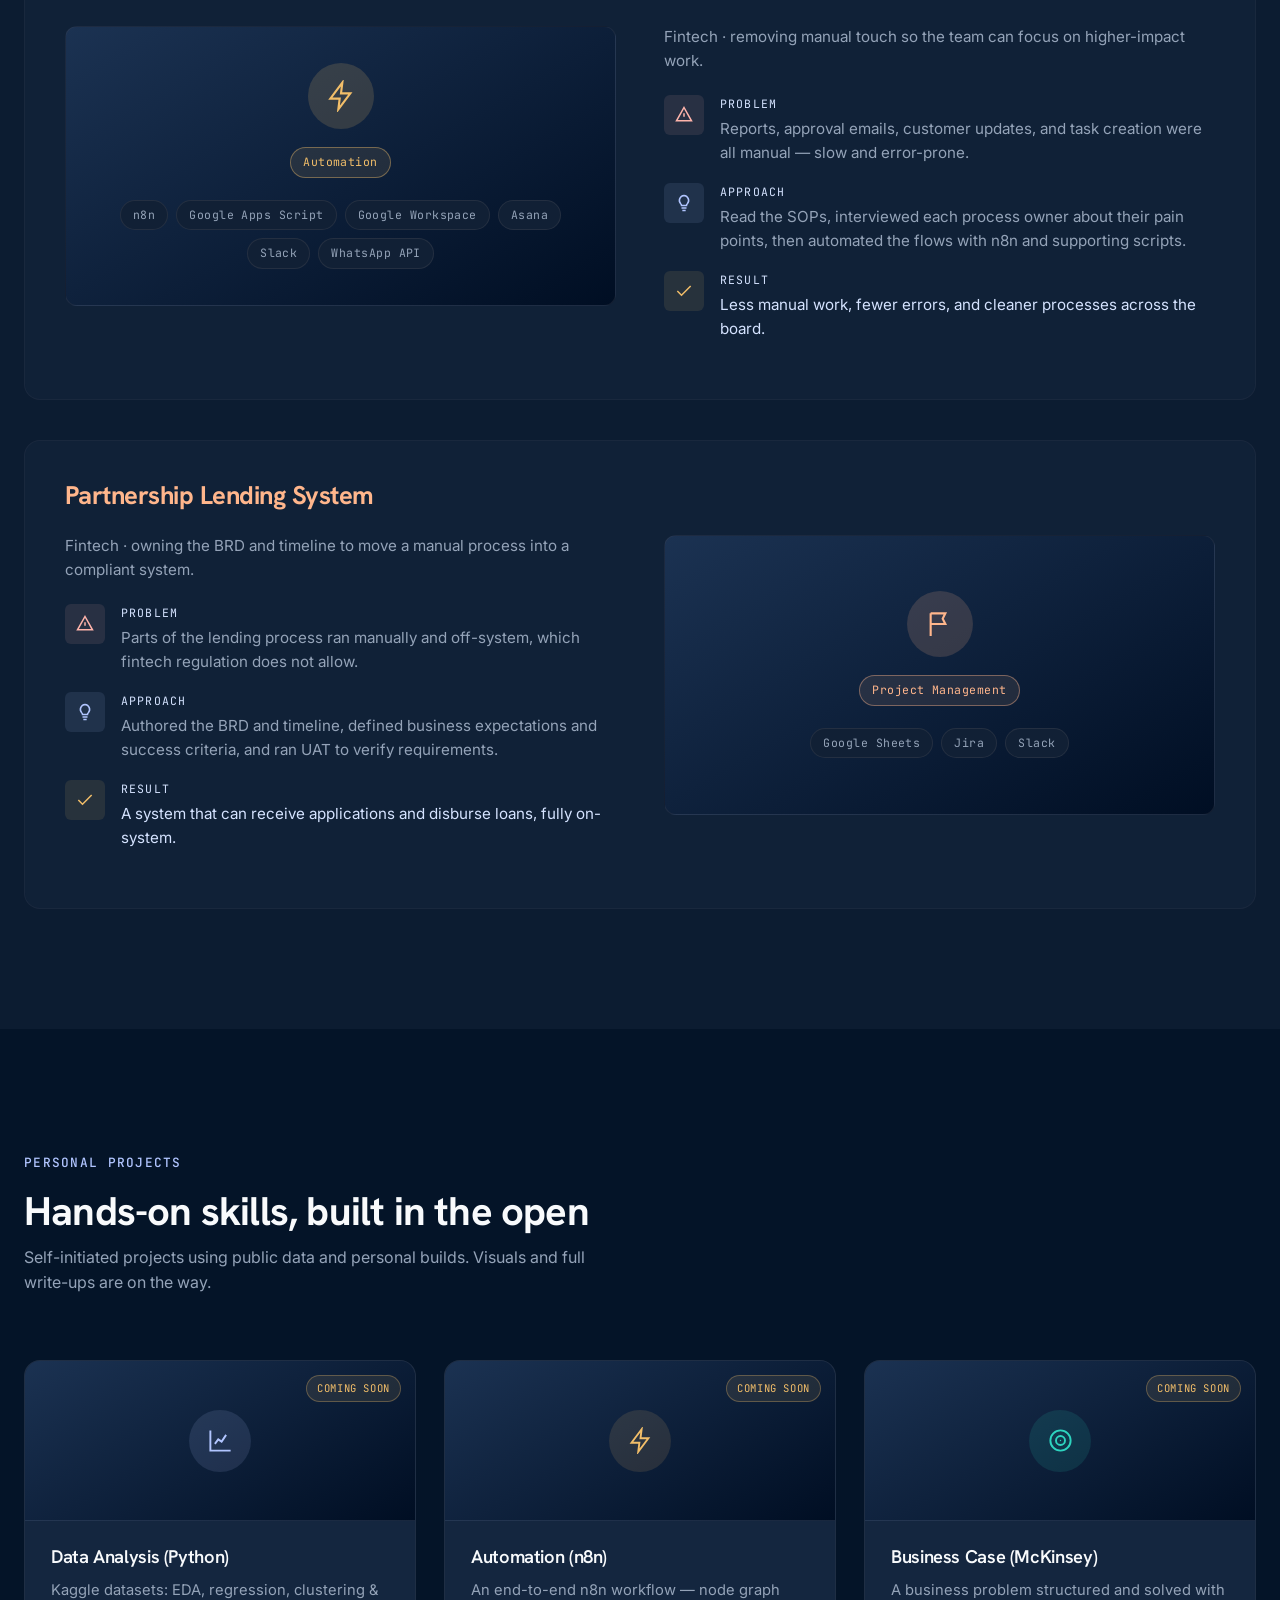
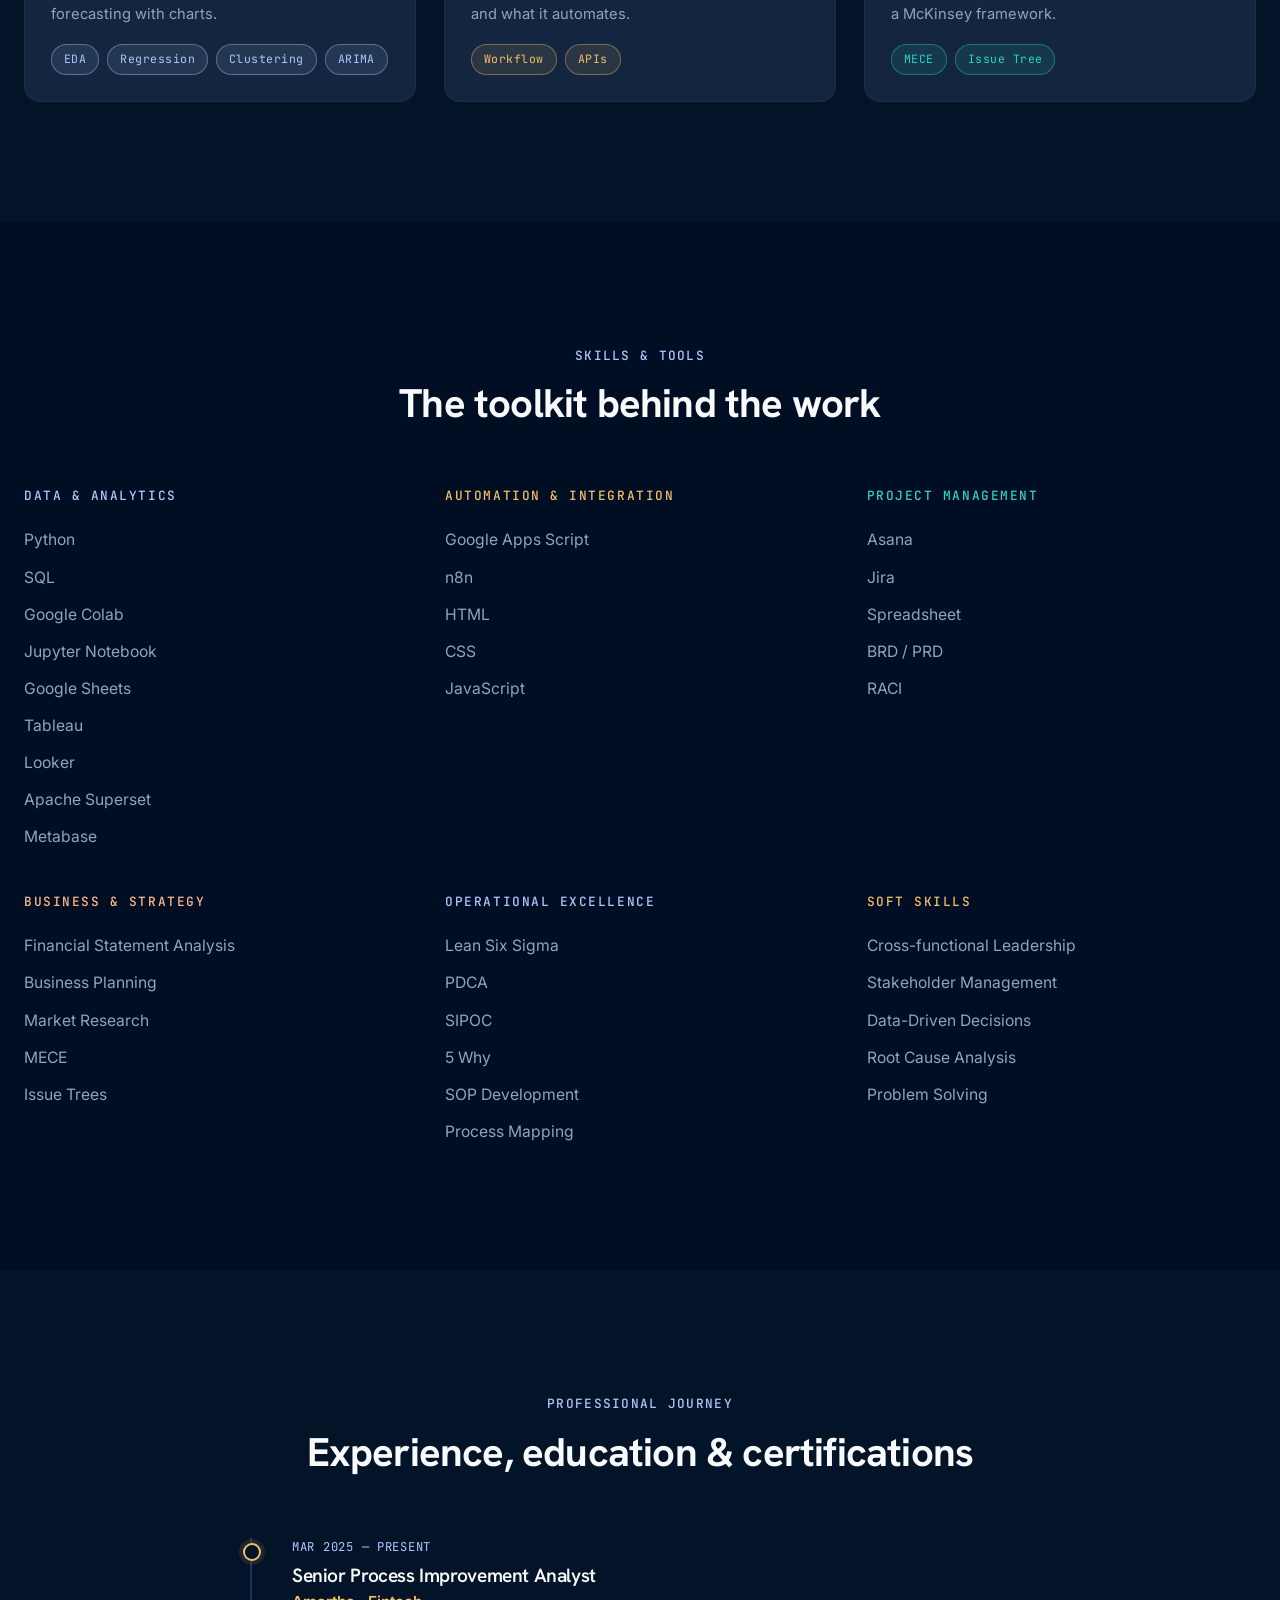
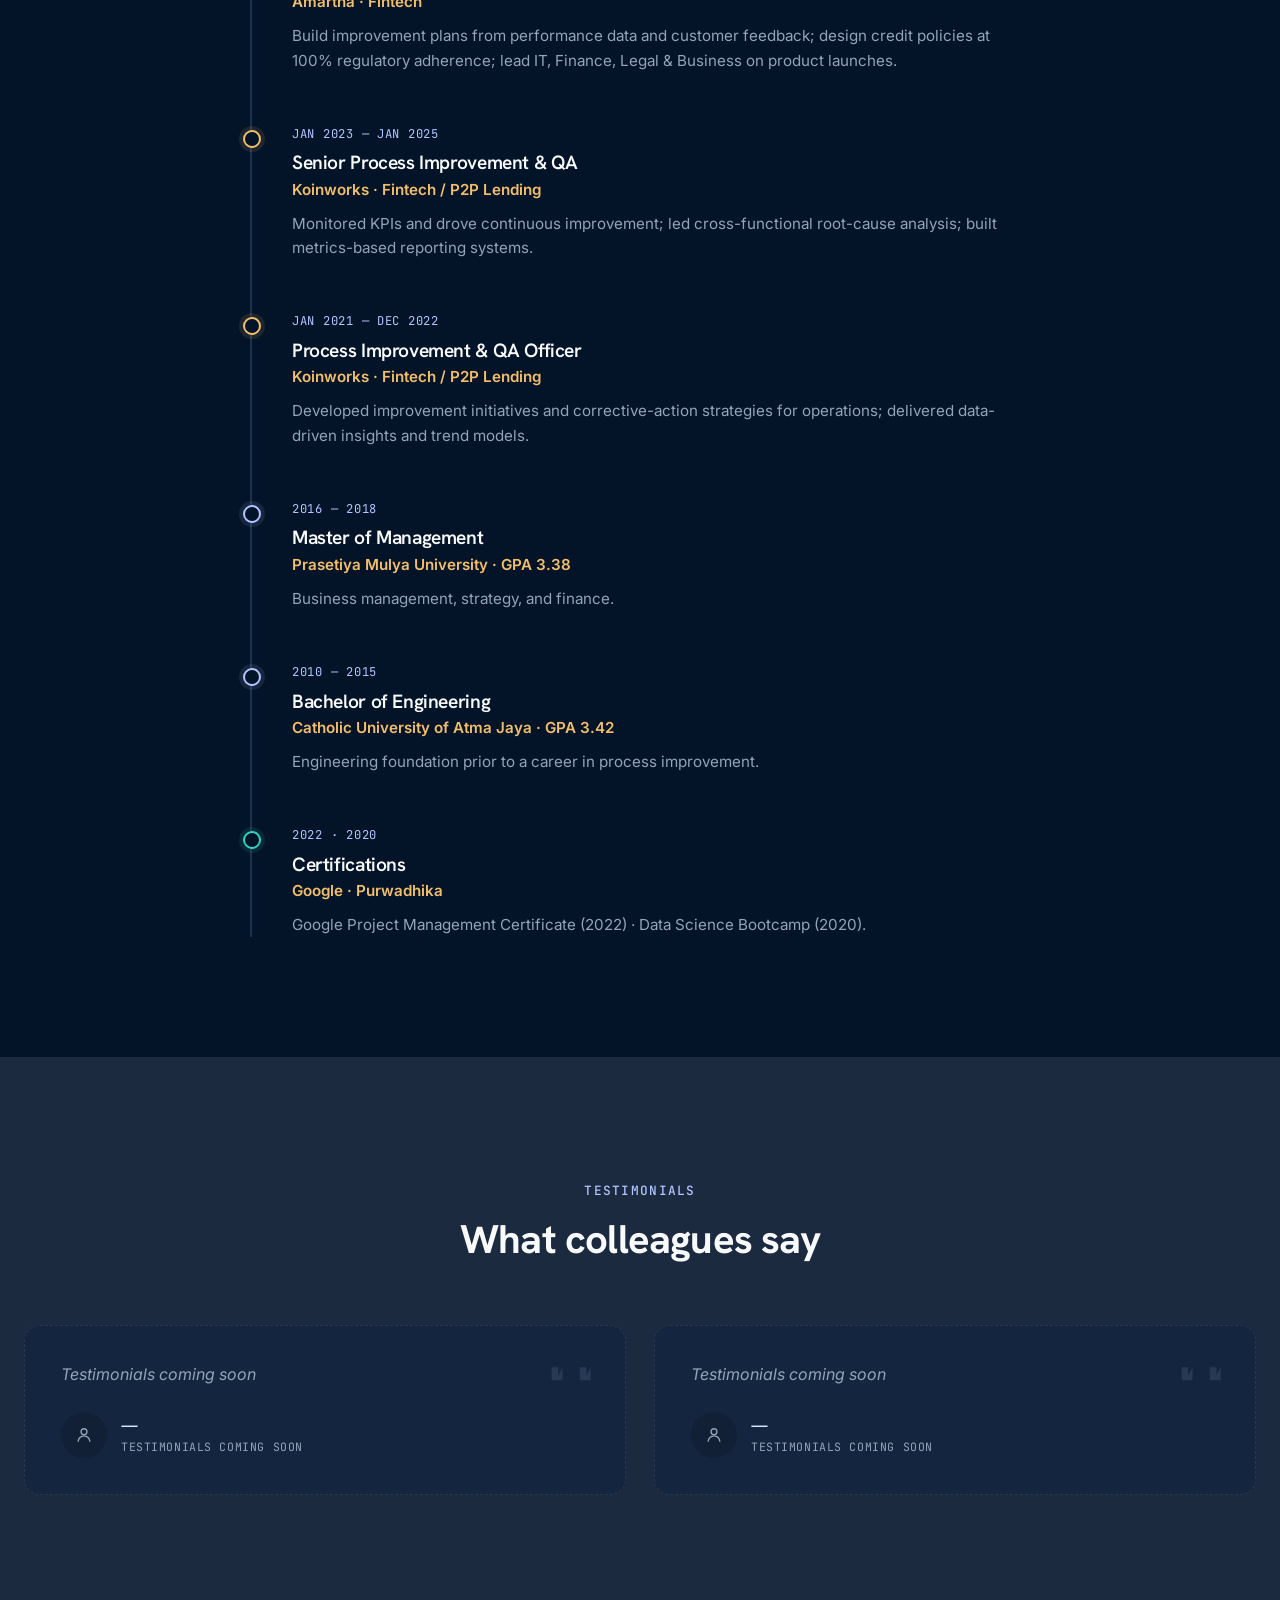
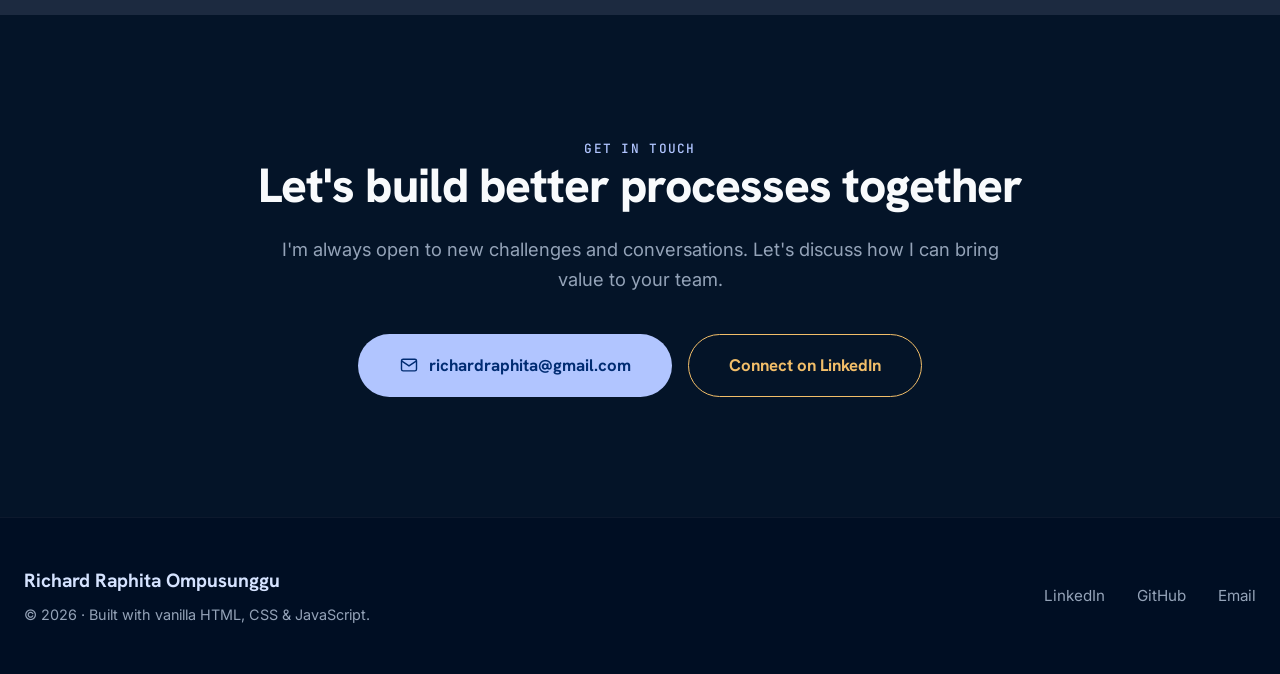
==== commit bb26081d: "feat: initialize portfolio project structure and implement initial UI design and layout updates" ====
--- a/index.html
+++ b/index.html
@@ -16,17 +16,15 @@
   <meta property="og:url" content="https://richardraphitaompusunggu.github.io/" />
   <meta name="twitter:card" content="summary_large_image" />
 
-  <!-- Favicon -->
   <link rel="icon" type="image/svg+xml" href="favicon.svg" />
 
-  <!-- Fonts -->
+  <!-- Fonts: Hanken Grotesk (heads) · Inter (body) · JetBrains Mono (labels) -->
   <link rel="preconnect" href="https://fonts.googleapis.com" />
   <link rel="preconnect" href="https://fonts.gstatic.com" crossorigin />
-  <link href="https://fonts.googleapis.com/css2?family=Inter:wght@400;500;600&family=Outfit:wght@400;500;600;700&display=swap" rel="stylesheet" />
+  <link href="https://fonts.googleapis.com/css2?family=Hanken+Grotesk:wght@600;700;800&family=Inter:wght@400;500;600&family=JetBrains+Mono:wght@500&display=swap" rel="stylesheet" />
 
   <link rel="stylesheet" href="assets/css/styles.css" />
 
-  <!-- Structured data -->
   <script type="application/ld+json">
   {
     "@context": "https://schema.org",
@@ -49,7 +47,7 @@
   <!-- ===== Navigation ===== -->
   <header class="nav" id="nav">
     <div class="container">
-      <a href="#hero" class="brand"><span class="mark">RR</span> Richard Raphita</a>
+      <a href="#hero" class="brand">Richard R. Ompusunggu</a>
 
       <nav class="nav-links" id="nav-links" aria-label="Primary">
         <a href="#about" data-i18n="nav.about"></a>
@@ -79,34 +77,36 @@
       <div class="container">
         <div class="hero-grid">
           <div class="hero-copy">
-            <div class="eyebrow hero-eyebrow" data-i18n="hero.role"></div>
-            <h1><span class="accent" data-i18n="hero.headline"></span></h1>
+            <span class="hero-badge" data-i18n="hero.role"></span>
+            <h1>
+              <span data-i18n="hero.h1_a"></span><span class="blue" data-i18n="hero.h1_blue"></span><span data-i18n="hero.h1_b"></span><span class="gold" data-i18n="hero.h1_gold"></span>
+            </h1>
             <p class="tagline" data-i18n="hero.tagline"></p>
             <div class="hero-cta">
               <a href="#projects" class="btn btn-primary" data-i18n="hero.cta_work"></a>
-              <a data-link="linkedin" target="_blank" rel="noopener noreferrer" class="btn btn-ghost" data-i18n="hero.cta_linkedin"></a>
+              <a data-link="linkedin" target="_blank" rel="noopener noreferrer" class="btn btn-outline" data-i18n="hero.cta_linkedin"></a>
             </div>
             <div class="hero-meta">
-              <svg viewBox="0 0 24 24" fill="none" stroke-width="1.7"><path d="M12 21s7-6.3 7-11a7 7 0 10-14 0c0 4.7 7 11 7 11z"/><circle cx="12" cy="10" r="2.5"/></svg>
+              <svg viewBox="0 0 24 24" stroke-width="1.7"><path d="M12 21s7-6.3 7-11a7 7 0 10-14 0c0 4.7 7 11 7 11z"/><circle cx="12" cy="10" r="2.5"/></svg>
               <span data-i18n="hero.location"></span>
             </div>
           </div>
 
           <div class="hero-photo">
-            <div class="frame"><img id="hero-photo-img" alt="Portrait of Richard Raphita Ompusunggu" width="360" height="450" /></div>
-            <div class="hero-badge"><b>6+</b> <span data-i18n="hero.badge"></span></div>
+            <div class="ring"></div>
+            <div class="frame"><img id="hero-photo-img" alt="Portrait of Richard Raphita Ompusunggu" width="400" height="480" /></div>
           </div>
         </div>
       </div>
     </section>
 
     <!-- ===== About ===== -->
-    <section class="section about" id="about">
+    <section class="section bg-lowest about" id="about">
       <div class="container">
         <div class="about-grid">
           <div class="reveal">
             <span class="eyebrow" data-i18n="about.eyebrow"></span>
-            <h2 class="about-title" data-i18n="about.title"></h2>
+            <h2 data-i18n="about.title"></h2>
             <p data-i18n="about.summary"></p>
             <p class="philosophy" data-i18n="about.philosophy"></p>
             <div class="industries"><b data-i18n="about.industries_label"></b> · <span data-i18n="about.industries"></span></div>
@@ -119,7 +119,7 @@
     <!-- ===== Expertise ===== -->
     <section class="section" id="expertise">
       <div class="container">
-        <div class="section-head reveal">
+        <div class="section-head center reveal">
           <span class="eyebrow" data-i18n="expertise.eyebrow"></span>
           <h2 class="section-title" data-i18n="expertise.title"></h2>
         </div>
@@ -127,8 +127,8 @@
       </div>
     </section>
 
-    <!-- ===== Featured Projects ===== -->
-    <section class="section" id="projects">
+    <!-- ===== Featured Projects (case studies) ===== -->
+    <section class="section bg-low" id="projects">
       <div class="container">
         <div class="section-head reveal">
           <span class="eyebrow" data-i18n="projects.eyebrow"></span>
@@ -144,16 +144,16 @@
         <div class="section-head reveal">
           <span class="eyebrow" data-i18n="lab.eyebrow"></span>
           <h2 class="section-title" data-i18n="lab.title"></h2>
-          <p class="lab-sub" data-i18n="lab.subtitle"></p>
+          <p class="section-sub" data-i18n="lab.subtitle"></p>
         </div>
         <div class="lab-grid" id="lab-grid"></div>
       </div>
     </section>
 
     <!-- ===== Skills ===== -->
-    <section class="section" id="skills">
-      <div class="container">
-        <div class="section-head reveal">
+    <section class="section bg-lowest" id="skills">
+      <div class="container">
+        <div class="section-head center reveal">
           <span class="eyebrow" data-i18n="skills.eyebrow"></span>
           <h2 class="section-title" data-i18n="skills.title"></h2>
         </div>
@@ -164,7 +164,7 @@
     <!-- ===== Journey ===== -->
     <section class="section" id="journey">
       <div class="container">
-        <div class="section-head reveal">
+        <div class="section-head center reveal">
           <span class="eyebrow" data-i18n="journey.eyebrow"></span>
           <h2 class="section-title" data-i18n="journey.title"></h2>
         </div>
@@ -173,15 +173,33 @@
     </section>
 
     <!-- ===== Testimonials (placeholder) ===== -->
-    <section class="section" id="testimonials">
-      <div class="container">
-        <div class="section-head reveal">
+    <section class="section bg-high" id="testimonials">
+      <div class="container">
+        <div class="section-head center reveal">
           <span class="eyebrow" data-i18n="testimonials.eyebrow"></span>
           <h2 class="section-title" data-i18n="testimonials.title"></h2>
         </div>
-        <div class="testi-placeholder reveal">
-          <svg viewBox="0 0 24 24" fill="none" stroke-width="1.5"><path d="M7 7H4v6h5V7l-2 4M20 7h-3v6h5V7l-2 4"/></svg>
-          <p data-i18n="testimonials.soon"></p>
+        <div class="testi-grid reveal">
+          <div class="testi-card">
+            <svg class="quote" viewBox="0 0 24 24"><path d="M7 7H4v6h5V7l-2 4M20 7h-3v6h5V7l-2 4"/></svg>
+            <p data-i18n="testimonials.soon"></p>
+            <div class="testi-who">
+              <span class="testi-avatar">
+                <svg viewBox="0 0 24 24" width="20" height="20" fill="none" stroke="currentColor" stroke-width="1.6"><circle cx="12" cy="8" r="3.5"/><path d="M5 20a7 7 0 0114 0"/></svg>
+              </span>
+              <div><div class="name">—</div><div class="meta" data-i18n="testimonials.soon"></div></div>
+            </div>
+          </div>
+          <div class="testi-card">
+            <svg class="quote" viewBox="0 0 24 24"><path d="M7 7H4v6h5V7l-2 4M20 7h-3v6h5V7l-2 4"/></svg>
+            <p data-i18n="testimonials.soon"></p>
+            <div class="testi-who">
+              <span class="testi-avatar">
+                <svg viewBox="0 0 24 24" width="20" height="20" fill="none" stroke="currentColor" stroke-width="1.6"><circle cx="12" cy="8" r="3.5"/><path d="M5 20a7 7 0 0114 0"/></svg>
+              </span>
+              <div><div class="name">—</div><div class="meta" data-i18n="testimonials.soon"></div></div>
+            </div>
+          </div>
         </div>
       </div>
     </section>
@@ -189,17 +207,15 @@
     <!-- ===== Contact ===== -->
     <section class="section contact" id="contact">
       <div class="container">
-        <span class="eyebrow" style="justify-content:center" data-i18n="contact.eyebrow"></span>
-        <h2 class="section-title" data-i18n="contact.title"></h2>
+        <span class="eyebrow" data-i18n="contact.eyebrow"></span>
+        <h2 data-i18n="contact.title"></h2>
         <p class="closing" data-i18n="contact.closing"></p>
         <div class="contact-actions">
-          <a data-link="linkedin" target="_blank" rel="noopener noreferrer" class="btn btn-primary" data-i18n="contact.cta"></a>
-          <a data-link="email" class="btn btn-ghost" data-i18n="contact.email"></a>
-        </div>
-        <div class="contact-links">
-          <a data-link="email"><span class="ico"></span>richardraphita@gmail.com</a>
-          <a data-link="linkedin" target="_blank" rel="noopener noreferrer">LinkedIn</a>
-          <a data-link="github" target="_blank" rel="noopener noreferrer">GitHub</a>
+          <a data-link="email" class="btn btn-primary btn-pill">
+            <svg viewBox="0 0 24 24" width="20" height="20" fill="none" stroke="currentColor" stroke-width="1.7"><rect x="3" y="5" width="18" height="14" rx="2"/><path d="M3 7l9 6 9-6"/></svg>
+            richardraphita@gmail.com
+          </a>
+          <a data-link="linkedin" target="_blank" rel="noopener noreferrer" class="btn btn-outline btn-pill" data-i18n="contact.cta"></a>
         </div>
       </div>
     </section>
@@ -207,7 +223,15 @@
 
   <footer class="footer">
     <div class="container">
-      © <span id="year"></span> Richard Raphita Ompusunggu · <span data-i18n="footer.rights"></span>
+      <div>
+        <div class="brand-name">Richard Raphita Ompusunggu</div>
+        <div class="copy">© <span id="year"></span> · <span data-i18n="footer.rights"></span></div>
+      </div>
+      <div class="footer-links">
+        <a data-link="linkedin" target="_blank" rel="noopener noreferrer">LinkedIn</a>
+        <a data-link="github" target="_blank" rel="noopener noreferrer">GitHub</a>
+        <a data-link="email">Email</a>
+      </div>
     </div>
   </footer>
 
--- a/assets/css/styles.css
+++ b/assets/css/styles.css
@@ -1,158 +1,131 @@
 /* ============================================================
    Richard Raphita Ompusunggu — Portfolio
-   Design system: Navy-blue base · professional-blue accent · gold highlight
+   Design system: "Executive Precision"
+   Deep navy · light-blue / gold / teal / orange accents
+   Hanken Grotesk (heads) · Inter (body) · JetBrains Mono (labels)
    ============================================================ */
 
 :root {
-  /* Navy base scale */
-  --navy-900: #081426;
-  --navy-800: #0a1a2f;
-  --navy-700: #0f2440;
-  --navy-600: #14304f;
-  --navy-500: #1c3f63;
+  /* Surfaces */
+  --bg:            #041428;
+  --lowest:        #000e23;
+  --low:           #0c1c31;
+  --container:     #112035;
+  --high:          #1c2a40;
+  --highest:       #27354c;
+  --elevated:      #14263f;
+  --accent-surface:#1b3252;
 
   /* Accents */
-  --blue:        #3e7bfa;
-  --blue-light:  #6fa0ff;
-  --gold:        #e4b15e;
+  --primary:       #b1c5ff;   /* light blue  */
+  --primary-strong:#5a8cff;
+  --on-primary:    #002c72;
+  --secondary:     #f2be69;   /* gold        */
+  --teal:          #2dd4bf;
+  --tertiary:      #ffb68c;   /* soft orange */
+  --error:         #ffb4ab;
 
   /* Text */
-  --text:        #eaf1fa;
-  --text-muted:  #9db2cc;
-  --text-dim:    #6f83a0;
-
-  /* Lines & surfaces */
-  --border:      rgba(255, 255, 255, 0.08);
-  --border-strong: rgba(255, 255, 255, 0.14);
-  --card:        rgba(255, 255, 255, 0.03);
-  --card-hover:  rgba(255, 255, 255, 0.05);
-
-  --glow: 0 0 0 1px rgba(62, 123, 250, 0.35), 0 18px 50px -20px rgba(62, 123, 250, 0.45);
-  --shadow: 0 24px 60px -30px rgba(0, 0, 0, 0.7);
-
-  --radius: 18px;
-  --radius-sm: 12px;
-  --maxw: 1160px;
+  --text:          #f8fafc;
+  --text-2:        #94a3b8;
+  --on-surface:    #d5e3ff;
+  --outline:       #424654;
+
+  /* Radii */
+  --r-sm: 6px;
+  --r-md: 12px;
+  --r-lg: 16px;
+  --r-xl: 22px;
+  --r-full: 999px;
+
+  --maxw: 1280px;
+  --gutter: 24px;
   --nav-h: 72px;
-
-  --font-head: "Outfit", system-ui, sans-serif;
+  --pad: 120px;
+
+  --font-head: "Hanken Grotesk", system-ui, sans-serif;
   --font-body: "Inter", system-ui, sans-serif;
-}
-
-/* ---------- Reset ---------- */
+  --font-mono: "JetBrains Mono", ui-monospace, monospace;
+
+  --ease: cubic-bezier(.4, 0, .2, 1);
+}
+
+/* ---------- Reset & base ---------- */
 * { margin: 0; padding: 0; box-sizing: border-box; }
 html { scroll-behavior: smooth; scroll-padding-top: var(--nav-h); }
 @media (prefers-reduced-motion: reduce) {
   html { scroll-behavior: auto; }
-  *, *::before, *::after { animation-duration: 0.001ms !important; transition-duration: 0.001ms !important; }
-}
-
+  *, *::before, *::after { animation-duration: .001ms !important; transition-duration: .001ms !important; }
+}
 body {
   font-family: var(--font-body);
-  background: var(--navy-800);
-  color: var(--text);
-  line-height: 1.65;
+  background: var(--bg);
+  color: var(--on-surface);
+  line-height: 1.6;
   -webkit-font-smoothing: antialiased;
   overflow-x: hidden;
 }
-
-/* Ambient background glow */
-body::before {
-  content: "";
-  position: fixed;
-  inset: 0;
-  background:
-    radial-gradient(60% 50% at 15% 0%, rgba(62, 123, 250, 0.16), transparent 60%),
-    radial-gradient(50% 45% at 90% 10%, rgba(228, 177, 94, 0.08), transparent 55%);
-  z-index: -1;
-  pointer-events: none;
-}
-
+::selection { background: var(--primary); color: var(--on-primary); }
 img { max-width: 100%; display: block; }
 a { color: inherit; text-decoration: none; }
 ul { list-style: none; }
-
-h1, h2, h3, h4 { font-family: var(--font-head); font-weight: 600; line-height: 1.15; letter-spacing: -0.02em; }
-
-/* ---------- Layout helpers ---------- */
-.container { width: 100%; max-width: var(--maxw); margin: 0 auto; padding: 0 24px; }
-.section { padding: 108px 0; position: relative; }
-.section:nth-of-type(even) { background: linear-gradient(180deg, transparent, rgba(8, 20, 38, 0.6), transparent); }
+h1, h2, h3, h4 { font-family: var(--font-head); color: var(--text); line-height: 1.1; letter-spacing: -0.02em; font-weight: 700; }
+
+/* ---------- Layout ---------- */
+.container { width: 100%; max-width: var(--maxw); margin: 0 auto; padding: 0 var(--gutter); }
+.section { padding: var(--pad) 0; }
+.bg-lowest { background: var(--lowest); }
+.bg-low    { background: var(--low); }
+.bg-high   { background: var(--high); }
 
 .eyebrow {
-  font-family: var(--font-head);
-  font-size: 0.82rem;
-  font-weight: 600;
-  letter-spacing: 0.18em;
-  text-transform: uppercase;
-  color: var(--blue-light);
-  display: inline-flex;
-  align-items: center;
-  gap: 10px;
-}
-.eyebrow::before { content: ""; width: 26px; height: 2px; background: var(--gold); border-radius: 2px; }
-
-.section-title { font-size: clamp(1.7rem, 3.4vw, 2.6rem); margin: 16px 0 0; max-width: 18ch; }
-.section-head { margin-bottom: 56px; }
-
-.text-gold { color: var(--gold); }
-.text-blue { color: var(--blue-light); }
+  font-family: var(--font-mono); font-size: 0.8rem; font-weight: 500;
+  letter-spacing: 0.1em; text-transform: uppercase; color: var(--primary);
+}
+.section-title { font-size: clamp(2rem, 4vw, 2.5rem); font-weight: 700; margin-top: 14px; }
+.section-sub { color: var(--text-2); font-size: 1rem; margin-top: 12px; max-width: 60ch; }
+.section-head { margin-bottom: 64px; }
+.section-head.center { text-align: center; }
+.section-head.center .section-sub { margin-left: auto; margin-right: auto; }
 
 /* ---------- Buttons ---------- */
 .btn {
   display: inline-flex; align-items: center; gap: 10px;
-  font-family: var(--font-head); font-weight: 500; font-size: 0.98rem;
-  padding: 13px 26px; border-radius: 999px; cursor: pointer;
-  border: 1px solid transparent; transition: transform .2s ease, box-shadow .2s ease, background .2s ease, border-color .2s ease;
+  font-family: var(--font-head); font-weight: 700; font-size: 0.98rem;
+  padding: 13px 28px; border-radius: var(--r-sm); cursor: pointer;
+  border: 1px solid transparent; transition: transform .25s var(--ease), filter .25s var(--ease), background .25s var(--ease), box-shadow .25s var(--ease);
   white-space: nowrap;
 }
-.btn:hover { transform: translateY(-2px); }
-.btn-primary { background: var(--blue); color: #fff; box-shadow: 0 14px 30px -12px rgba(62, 123, 250, 0.7); }
-.btn-primary:hover { background: var(--blue-light); box-shadow: 0 18px 40px -12px rgba(62, 123, 250, 0.8); }
-.btn-ghost { background: transparent; color: var(--text); border-color: var(--border-strong); }
-.btn-ghost:hover { border-color: var(--blue-light); background: var(--card-hover); }
+.btn:active { transform: scale(.97); }
+.btn-primary { background: var(--primary); color: var(--on-primary); }
+.btn-primary:hover { filter: brightness(1.08); box-shadow: 0 0 28px -6px rgba(177,197,255,.5); }
+.btn-outline { background: transparent; color: var(--secondary); border-color: var(--secondary); }
+.btn-outline:hover { background: rgba(242,190,105,.1); }
+.btn-pill { border-radius: var(--r-full); padding: 17px 40px; font-size: 1.05rem; }
+.btn-pill:hover { transform: scale(1.04); }
 
 /* ---------- Navigation ---------- */
 .nav {
-  position: fixed; top: 0; left: 0; right: 0; height: var(--nav-h); z-index: 100;
-  display: flex; align-items: center;
-  transition: background .3s ease, border-color .3s ease, backdrop-filter .3s ease;
-  border-bottom: 1px solid transparent;
-}
-.nav.scrolled {
-  background: rgba(10, 26, 47, 0.82);
-  backdrop-filter: blur(14px);
-  border-bottom-color: var(--border);
+  position: fixed; inset: 0 0 auto 0; height: var(--nav-h); z-index: 100;
+  display: flex; align-items: center; background: rgba(4,20,40,.8);
+  backdrop-filter: blur(12px); -webkit-backdrop-filter: blur(12px);
+  border-bottom: 1px solid rgba(66,70,84,.2);
 }
 .nav .container { display: flex; align-items: center; justify-content: space-between; }
-.brand { font-family: var(--font-head); font-weight: 700; font-size: 1.05rem; letter-spacing: -0.02em; display: flex; align-items: center; gap: 10px; }
-.brand .mark {
-  width: 34px; height: 34px; border-radius: 9px; display: grid; place-items: center;
-  background: linear-gradient(135deg, var(--blue), #274bb0); color: #fff; font-size: 0.85rem; font-weight: 700;
-  box-shadow: inset 0 0 0 1px rgba(255,255,255,0.15);
-}
-.nav-links { display: flex; align-items: center; gap: 4px; }
-.nav-links a {
-  font-size: 0.92rem; color: var(--text-muted); padding: 8px 14px; border-radius: 8px;
-  transition: color .2s ease, background .2s ease;
-}
-.nav-links a:hover { color: var(--text); }
-.nav-links a.active { color: var(--text); }
-.nav-links a.active::after {
-  content: ""; display: block; height: 2px; width: 18px; margin: 4px auto 0;
-  background: var(--gold); border-radius: 2px;
-}
-.nav-right { display: flex; align-items: center; gap: 14px; }
-
-/* Language toggle */
-.lang-toggle { display: inline-flex; background: var(--card); border: 1px solid var(--border); border-radius: 999px; padding: 3px; }
+.brand { font-family: var(--font-head); font-weight: 700; font-size: 1.15rem; color: var(--text); }
+.nav-links { display: flex; align-items: center; gap: 32px; }
+.nav-links a { font-size: 0.95rem; color: var(--text-2); font-weight: 500; transition: color .3s; padding: 4px 0; }
+.nav-links a:hover { color: var(--primary); }
+.nav-links a.active { color: var(--primary); border-bottom: 2px solid var(--primary); padding-bottom: 2px; }
+.nav-right { display: flex; align-items: center; gap: 16px; }
+
+.lang-toggle { display: inline-flex; background: var(--container); border-radius: var(--r-sm); padding: 4px; }
 .lang-toggle button {
-  font-family: var(--font-head); font-size: 0.8rem; font-weight: 600; color: var(--text-dim);
-  background: none; border: none; cursor: pointer; padding: 5px 12px; border-radius: 999px; transition: color .2s, background .2s;
-}
-.lang-toggle button.active { color: #fff; background: var(--blue); }
-
-/* Hamburger */
+  font-family: var(--font-mono); font-size: 0.78rem; font-weight: 500; letter-spacing: .05em;
+  color: var(--text-2); background: none; border: none; cursor: pointer; padding: 5px 13px; border-radius: 4px; transition: all .3s;
+}
+.lang-toggle button.active { color: var(--on-primary); background: var(--primary); }
+
 .hamburger { display: none; background: none; border: none; cursor: pointer; width: 40px; height: 40px; position: relative; }
 .hamburger span { position: absolute; left: 8px; right: 8px; height: 2px; background: var(--text); border-radius: 2px; transition: transform .3s, opacity .3s; }
 .hamburger span:nth-child(1) { top: 13px; }
@@ -163,159 +136,182 @@
 .hamburger.open span:nth-child(3) { transform: translateY(-6px) rotate(-45deg); }
 
 /* ---------- Hero ---------- */
-.hero { min-height: 100vh; display: flex; align-items: center; padding-top: var(--nav-h); position: relative; overflow: hidden; }
-.hero-grid { display: grid; grid-template-columns: 1.15fr 0.85fr; gap: 56px; align-items: center; width: 100%; }
-.hero-eyebrow { margin-bottom: 22px; }
-.hero h1 { font-size: clamp(2.2rem, 5.2vw, 4rem); font-weight: 700; letter-spacing: -0.03em; }
-.hero h1 .accent { background: linear-gradient(120deg, var(--blue-light), var(--gold)); -webkit-background-clip: text; background-clip: text; color: transparent; }
-.hero .role { font-family: var(--font-head); font-weight: 600; color: var(--blue-light); font-size: 1.05rem; margin-bottom: 10px; letter-spacing: 0.01em; }
-.hero .tagline { color: var(--text-muted); font-size: 1.08rem; max-width: 52ch; margin: 24px 0 32px; }
-.hero-cta { display: flex; gap: 14px; flex-wrap: wrap; }
-.hero-meta { display: flex; align-items: center; gap: 8px; color: var(--text-dim); font-size: 0.9rem; margin-top: 28px; }
-.hero-meta svg { width: 16px; height: 16px; stroke: var(--gold); }
-
-.hero-photo { position: relative; justify-self: center; }
+.hero { position: relative; padding: calc(var(--nav-h) + 80px) 0 100px; overflow: hidden; }
+.hero::before {
+  content: ""; position: absolute; top: -10%; right: -5%; width: 620px; height: 620px; z-index: 0;
+  background: radial-gradient(circle, rgba(90,140,255,.14), transparent 62%); filter: blur(10px); pointer-events: none;
+}
+.hero-grid { position: relative; z-index: 1; display: grid; grid-template-columns: 1.05fr .95fr; gap: 56px; align-items: center; }
+.hero-badge {
+  display: inline-block; font-family: var(--font-mono); font-size: 0.78rem; letter-spacing: .08em; text-transform: uppercase;
+  color: var(--primary); background: var(--high); border: 1px solid rgba(177,197,255,.2);
+  padding: 8px 16px; border-radius: var(--r-full); margin-bottom: 26px;
+}
+.hero h1 {
+  font-size: clamp(2.6rem, 5.6vw, 4.5rem); font-weight: 800; line-height: 1.05; letter-spacing: -0.03em;
+  text-shadow: 0 0 30px rgba(177,197,255,.12);
+}
+.hero h1 .blue { color: var(--primary); }
+.hero h1 .gold { color: var(--secondary); }
+.hero .tagline { color: var(--text-2); font-size: 1.15rem; line-height: 1.6; max-width: 52ch; margin: 28px 0 34px; }
+.hero-cta { display: flex; gap: 16px; flex-wrap: wrap; }
+.hero-meta { display: flex; align-items: center; gap: 8px; color: var(--text-2); font-family: var(--font-mono); font-size: 0.8rem; letter-spacing: .05em; margin-top: 30px; }
+.hero-meta svg { width: 16px; height: 16px; stroke: var(--secondary); fill: none; }
+
+.hero-photo { justify-self: center; position: relative; }
+.hero-photo .ring {
+  position: absolute; inset: -18px; border-radius: var(--r-xl); z-index: 0;
+  background: linear-gradient(135deg, rgba(177,197,255,.25), rgba(242,190,105,.2)); filter: blur(22px);
+}
 .hero-photo .frame {
-  width: min(360px, 78vw); aspect-ratio: 4 / 5; border-radius: 26px; overflow: hidden;
-  border: 1px solid var(--border-strong);
-  box-shadow: var(--shadow), 0 0 0 6px rgba(255,255,255,0.02);
-  background: linear-gradient(160deg, var(--navy-600), var(--navy-800));
-}
-.hero-photo img { width: 100%; height: 100%; object-fit: cover; object-position: center 20%; }
-.hero-photo::after {
-  content: ""; position: absolute; inset: -12% -12% auto auto; width: 220px; height: 220px; z-index: -1;
-  background: radial-gradient(circle, rgba(62,123,250,0.5), transparent 70%); filter: blur(20px);
-}
-.hero-badge {
-  position: absolute; bottom: 18px; left: -18px; background: rgba(10,26,47,0.9); backdrop-filter: blur(8px);
-  border: 1px solid var(--border-strong); border-radius: 14px; padding: 12px 16px; box-shadow: var(--shadow);
-  font-family: var(--font-head); font-size: 0.82rem;
-}
-.hero-badge b { color: var(--gold); font-size: 1.15rem; display: block; }
+  position: relative; z-index: 1; width: min(400px, 80vw); aspect-ratio: 5 / 6; border-radius: var(--r-xl);
+  overflow: hidden; border: 1px solid rgba(255,255,255,.08); box-shadow: 0 30px 70px -30px rgba(0,0,0,.8);
+  background: var(--elevated);
+}
+.hero-photo img { width: 100%; height: 100%; object-fit: cover; object-position: center 18%; }
 
 /* ---------- About ---------- */
-.about-grid { display: grid; grid-template-columns: 1.3fr 1fr; gap: 56px; align-items: start; }
-.about-title { font-size: clamp(1.5rem, 2.8vw, 2.1rem); margin: 16px 0 22px; }
-.about p { color: var(--text-muted); margin-bottom: 20px; }
-.about .philosophy {
-  border-left: 3px solid var(--gold); padding: 6px 0 6px 22px; color: var(--text);
-  font-family: var(--font-head); font-style: italic; font-size: 1.12rem; line-height: 1.5;
-}
-.about .industries { margin-top: 24px; font-size: 0.95rem; color: var(--text-dim); }
-.about .industries b { color: var(--text); font-family: var(--font-head); }
+.about-grid { display: grid; grid-template-columns: 1.15fr .85fr; gap: 56px; align-items: start; }
+.about h2 { font-size: clamp(1.7rem, 3vw, 2.3rem); margin-bottom: 26px; }
+.about p { color: var(--text-2); margin-bottom: 20px; font-size: 1.02rem; }
+.about .philosophy { border-left: 3px solid var(--secondary); padding-left: 22px; color: var(--on-surface); font-family: var(--font-head); font-style: italic; font-size: 1.12rem; line-height: 1.5; margin: 26px 0; }
+.about .industries { margin-top: 26px; font-family: var(--font-mono); font-size: 0.82rem; letter-spacing: .05em; color: var(--text-2); text-transform: uppercase; }
+.about .industries b { color: var(--primary); font-weight: 500; }
 
 .stats { display: grid; grid-template-columns: 1fr 1fr; gap: 16px; }
-.stat {
-  background: var(--card); border: 1px solid var(--border); border-radius: var(--radius); padding: 26px 22px;
-  transition: border-color .25s, transform .25s;
-}
-.stat:hover { border-color: var(--border-strong); transform: translateY(-3px); }
-.stat .num { font-family: var(--font-head); font-weight: 700; font-size: 2.5rem; color: var(--gold); line-height: 1; }
-.stat .lbl { color: var(--text-muted); font-size: 0.9rem; margin-top: 8px; }
+.stat { background: var(--elevated); border: 1px solid rgba(66,70,84,.25); border-radius: var(--r-md); padding: 30px 24px; text-align: center; }
+.stat .num { font-family: var(--font-head); font-weight: 800; font-size: 3rem; line-height: 1; margin-bottom: 10px; }
+.stat .lbl { font-family: var(--font-mono); font-size: 0.72rem; letter-spacing: .08em; text-transform: uppercase; color: var(--text-2); }
+
+/* Accent color helpers (set --c per element) */
+.c-primary   { --c: var(--primary); }
+.c-secondary { --c: var(--secondary); }
+.c-teal      { --c: var(--teal); }
+.c-tertiary  { --c: var(--tertiary); }
+.num.c-primary, .highlight.c-primary { color: var(--primary); }
+.num.c-secondary { color: var(--secondary); }
+.num.c-teal { color: var(--teal); }
+.num.c-tertiary { color: var(--tertiary); }
 
 /* ---------- Expertise ---------- */
-.expertise-grid { display: grid; grid-template-columns: repeat(3, 1fr); gap: 20px; }
+.expertise-grid { display: grid; grid-template-columns: repeat(5, 1fr); gap: 20px; }
 .exp-card {
-  background: var(--card); border: 1px solid var(--border); border-radius: var(--radius); padding: 30px 26px;
-  transition: border-color .25s, transform .25s, background .25s; position: relative; overflow: hidden;
-}
-.exp-card:hover { border-color: var(--border-strong); transform: translateY(-4px); background: var(--card-hover); }
-.exp-card:hover .exp-icon { box-shadow: var(--glow); }
+  background: var(--elevated); border: 1px solid rgba(66,70,84,.25); border-radius: var(--r-md); padding: 28px 22px;
+  display: flex; flex-direction: column; align-items: center; text-align: center;
+  transition: transform .3s var(--ease), background .3s var(--ease), border-color .3s var(--ease);
+}
+.exp-card:hover { transform: translateY(-6px); background: var(--accent-surface); border-color: rgba(90,140,255,.35); }
 .exp-icon {
-  width: 52px; height: 52px; border-radius: 14px; display: grid; place-items: center; margin-bottom: 20px;
-  background: linear-gradient(150deg, rgba(62,123,250,0.22), rgba(62,123,250,0.05));
-  border: 1px solid rgba(62,123,250,0.35); transition: box-shadow .3s;
-}
-.exp-icon svg { width: 26px; height: 26px; stroke: var(--blue-light); fill: none; stroke-width: 1.7; }
-.exp-card h3 { font-size: 1.22rem; margin-bottom: 10px; }
-.exp-card p { color: var(--text-muted); font-size: 0.96rem; margin-bottom: 18px; }
-.exp-tools { display: flex; flex-wrap: wrap; gap: 7px; margin-bottom: 18px; }
-.exp-tools span { font-size: 0.76rem; color: var(--text-muted); background: rgba(255,255,255,0.04); border: 1px solid var(--border); border-radius: 999px; padding: 4px 11px; }
-.exp-metric { display: flex; gap: 10px; align-items: flex-start; font-size: 0.9rem; color: var(--text); border-top: 1px solid var(--border); padding-top: 16px; }
-.exp-metric svg { width: 18px; height: 18px; stroke: var(--gold); flex-shrink: 0; margin-top: 2px; }
-
-/* ---------- Projects (accordion cards) ---------- */
-.projects-list { display: grid; gap: 16px; }
-.project {
-  background: var(--card); border: 1px solid var(--border); border-radius: var(--radius); overflow: hidden;
-  transition: border-color .25s;
-}
-.project:hover { border-color: var(--border-strong); }
-.project-head { display: flex; align-items: center; justify-content: space-between; gap: 20px; padding: 26px 28px; cursor: pointer; }
-.project-head h3 { font-size: 1.25rem; }
-.project-tags { display: flex; gap: 8px; flex-wrap: wrap; margin-top: 10px; }
-.tag { font-family: var(--font-head); font-size: 0.72rem; font-weight: 600; letter-spacing: 0.04em; text-transform: uppercase; color: var(--blue-light); background: rgba(62,123,250,0.12); border: 1px solid rgba(62,123,250,0.25); border-radius: 6px; padding: 3px 9px; }
-.project-toggle { width: 38px; height: 38px; flex-shrink: 0; border-radius: 50%; border: 1px solid var(--border-strong); display: grid; place-items: center; transition: background .25s, transform .3s; }
-.project-toggle svg { width: 18px; height: 18px; stroke: var(--text); transition: transform .3s; }
-.project.open .project-toggle { background: var(--blue); border-color: var(--blue); }
-.project.open .project-toggle svg { transform: rotate(45deg); stroke: #fff; }
-.project-body { max-height: 0; overflow: hidden; transition: max-height .4s ease; }
-.project-body-inner { padding: 0 28px 28px; display: grid; gap: 16px; border-top: 1px solid var(--border); margin-top: 0; padding-top: 22px; }
-.pb-row { display: grid; grid-template-columns: 110px 1fr; gap: 14px; align-items: baseline; }
-.pb-row .k { font-family: var(--font-head); font-size: 0.8rem; font-weight: 600; text-transform: uppercase; letter-spacing: 0.08em; color: var(--text-dim); }
-.pb-row .v { color: var(--text-muted); }
-.pb-row.result .v { color: var(--text); }
-.pb-tools { display: flex; flex-wrap: wrap; gap: 7px; }
-.pb-tools span { font-size: 0.78rem; color: var(--text-muted); background: rgba(255,255,255,0.04); border: 1px solid var(--border); border-radius: 999px; padding: 3px 10px; }
+  width: 58px; height: 58px; border-radius: var(--r-full); display: grid; place-items: center; margin-bottom: 22px;
+  background: color-mix(in srgb, var(--c) 12%, transparent); color: var(--c);
+  transition: background .3s, color .3s;
+}
+.exp-card:hover .exp-icon { background: var(--c); color: var(--bg); }
+.exp-icon svg { width: 27px; height: 27px; stroke: currentColor; fill: none; stroke-width: 1.7; }
+.exp-card h3 { font-family: var(--font-head); font-weight: 600; font-size: 1.18rem; margin-bottom: 12px; }
+.exp-card p { color: var(--text-2); font-size: 0.92rem; margin-bottom: 22px; flex-grow: 1; }
+.exp-card .highlight {
+  width: 100%; padding-top: 16px; border-top: 1px solid rgba(66,70,84,.3);
+  font-family: var(--font-mono); font-size: 0.78rem; letter-spacing: .04em; color: var(--c);
+}
+
+/* ---------- Featured Projects (case studies) ---------- */
+.projects-list { display: grid; gap: 40px; }
+.case {
+  display: grid; grid-template-columns: 1fr 1fr; gap: 48px; align-items: center;
+  background: rgba(20,38,63,.5); border: 1px solid rgba(66,70,84,.2); border-radius: var(--r-lg); padding: 40px;
+}
+.case.reverse .case-text { order: 2; }
+.case-text h3 { font-family: var(--font-head); font-weight: 700; font-size: 1.6rem; color: var(--c); margin-bottom: 24px; }
+.case-context { color: var(--text-2); font-size: 0.95rem; margin-bottom: 22px; }
+.par { display: flex; gap: 16px; margin-bottom: 18px; }
+.par-icon { width: 40px; height: 40px; flex-shrink: 0; border-radius: var(--r-sm); display: grid; place-items: center; }
+.par-icon svg { width: 20px; height: 20px; fill: none; stroke-width: 1.8; }
+.par.problem .par-icon { background: rgba(255,180,171,.1); color: var(--error); }
+.par.approach .par-icon { background: rgba(177,197,255,.1); color: var(--primary); }
+.par.result .par-icon { background: rgba(242,190,105,.1); color: var(--secondary); }
+.par-icon svg { stroke: currentColor; }
+.par .k { font-family: var(--font-mono); font-size: 0.72rem; letter-spacing: .1em; text-transform: uppercase; color: var(--on-surface); margin-bottom: 3px; }
+.par .v { color: var(--text-2); font-size: 0.95rem; }
+.par.result .v { color: var(--on-surface); }
+
+.case-visual {
+  border-radius: var(--r-md); overflow: hidden; border: 1px solid rgba(66,70,84,.3); min-height: 280px;
+  background: linear-gradient(150deg, var(--accent-surface), var(--lowest));
+  display: flex; flex-direction: column; justify-content: center; align-items: center; gap: 18px; padding: 36px; text-align: center;
+}
+.case-visual .cv-icon { width: 66px; height: 66px; border-radius: var(--r-full); display: grid; place-items: center; background: color-mix(in srgb, var(--c) 16%, transparent); color: var(--c); }
+.case-visual .cv-icon svg { width: 32px; height: 32px; fill: none; stroke: currentColor; stroke-width: 1.6; }
+.case-visual .cv-tags { display: flex; flex-wrap: wrap; gap: 8px; justify-content: center; }
+.case-visual .cv-tools { display: flex; flex-wrap: wrap; gap: 8px; justify-content: center; margin-top: 4px; }
+.pill { font-family: var(--font-mono); font-size: 0.72rem; letter-spacing: .04em; color: var(--text-2); background: var(--container); border: 1px solid rgba(66,70,84,.4); border-radius: var(--r-full); padding: 5px 12px; }
+.pill.accent { color: var(--c); border-color: color-mix(in srgb, var(--c) 40%, transparent); background: color-mix(in srgb, var(--c) 10%, transparent); }
 
 /* ---------- Personal projects (lab) ---------- */
-.lab-sub { color: var(--text-muted); max-width: 60ch; margin: 14px 0 0; }
-.lab-grid { display: grid; grid-template-columns: repeat(3, 1fr); gap: 20px; }
-.lab-card {
-  background: repeating-linear-gradient(135deg, rgba(255,255,255,0.02) 0 10px, transparent 10px 20px);
-  border: 1px dashed var(--border-strong); border-radius: var(--radius); padding: 28px 26px; position: relative;
-}
-.lab-card .exp-icon { margin-bottom: 18px; }
-.lab-card h3 { font-size: 1.1rem; margin-bottom: 12px; }
-.lab-card p { color: var(--text-muted); font-size: 0.92rem; margin-bottom: 16px; }
-.lab-soon { position: absolute; top: 18px; right: 18px; font-family: var(--font-head); font-size: 0.68rem; font-weight: 600; letter-spacing: 0.06em; text-transform: uppercase; color: var(--gold); background: rgba(228,177,94,0.1); border: 1px solid rgba(228,177,94,0.3); border-radius: 999px; padding: 4px 10px; }
+.lab-grid { display: grid; grid-template-columns: repeat(3, 1fr); gap: 28px; }
+.lab-card { background: var(--elevated); border: 1px solid rgba(66,70,84,.25); border-radius: var(--r-lg); overflow: hidden; transition: transform .3s var(--ease), border-color .3s var(--ease); }
+.lab-card:hover { transform: translateY(-6px); border-color: rgba(90,140,255,.35); }
+.lab-head {
+  height: 160px; position: relative; display: grid; place-items: center;
+  background: linear-gradient(150deg, var(--accent-surface), var(--lowest));
+  border-bottom: 1px solid rgba(66,70,84,.25);
+}
+.lab-head .exp-icon { margin: 0; width: 62px; height: 62px; }
+.lab-soon { position: absolute; top: 14px; right: 14px; font-family: var(--font-mono); font-size: 0.66rem; letter-spacing: .06em; text-transform: uppercase; color: var(--secondary); background: rgba(242,190,105,.1); border: 1px solid rgba(242,190,105,.3); border-radius: var(--r-full); padding: 4px 10px; }
+.lab-body { padding: 26px; }
+.lab-body h3 { font-family: var(--font-head); font-weight: 600; font-size: 1.15rem; margin-bottom: 12px; }
+.lab-body p { color: var(--text-2); font-size: 0.92rem; margin-bottom: 18px; }
+.lab-tags { display: flex; flex-wrap: wrap; gap: 8px; }
 
 /* ---------- Skills ---------- */
-.skills-grid { display: grid; grid-template-columns: repeat(3, 1fr); gap: 20px; }
-.skill-group { background: var(--card); border: 1px solid var(--border); border-radius: var(--radius); padding: 26px 24px; transition: border-color .25s; }
-.skill-group:hover { border-color: var(--border-strong); }
-.skill-group h3 { font-size: 1.02rem; margin-bottom: 16px; color: var(--text); display: flex; align-items: center; gap: 10px; }
-.skill-group h3::before { content: ""; width: 8px; height: 8px; border-radius: 50%; background: var(--blue); }
-.skill-tags { display: flex; flex-wrap: wrap; gap: 8px; }
-.skill-tags span { font-size: 0.84rem; color: var(--text-muted); background: rgba(255,255,255,0.04); border: 1px solid var(--border); border-radius: 8px; padding: 6px 12px; transition: color .2s, border-color .2s, transform .2s; }
-.skill-tags span:hover { color: var(--text); border-color: var(--blue-light); transform: translateY(-2px); }
+.skills-grid { display: grid; grid-template-columns: repeat(3, 1fr); gap: 40px 32px; }
+.skill-group h4 { font-family: var(--font-mono); font-size: 0.8rem; font-weight: 500; letter-spacing: .12em; text-transform: uppercase; color: var(--c); margin-bottom: 18px; }
+.skill-group ul li { color: var(--text-2); font-size: 0.98rem; padding: 6px 0; transition: color .2s; }
+.skill-group ul li:hover { color: var(--primary); }
 
 /* ---------- Timeline ---------- */
-.timeline { position: relative; max-width: 780px; margin: 0 auto; padding-left: 34px; }
-.timeline::before { content: ""; position: absolute; left: 7px; top: 6px; bottom: 6px; width: 2px; background: linear-gradient(var(--blue), var(--gold)); opacity: 0.5; }
-.tl-item { position: relative; padding-bottom: 38px; }
-.tl-item:last-child { padding-bottom: 0; }
-.tl-item::before { content: ""; position: absolute; left: -34px; top: 5px; width: 16px; height: 16px; border-radius: 50%; background: var(--navy-800); border: 2px solid var(--blue); box-shadow: 0 0 0 4px rgba(62,123,250,0.12); }
-.tl-item.edu::before { border-color: var(--gold); box-shadow: 0 0 0 4px rgba(228,177,94,0.12); }
-.tl-item.cert::before { border-color: var(--text-muted); }
-.tl-date { font-family: var(--font-head); font-size: 0.8rem; font-weight: 600; letter-spacing: 0.05em; color: var(--gold); text-transform: uppercase; }
-.tl-item h3 { font-size: 1.12rem; margin: 6px 0 3px; }
-.tl-org { color: var(--blue-light); font-size: 0.9rem; margin-bottom: 8px; }
-.tl-item p { color: var(--text-muted); font-size: 0.94rem; }
+.timeline { max-width: 780px; margin: 0 auto; border-left: 2px solid var(--accent-surface); padding-left: 40px; display: grid; gap: 52px; }
+.tl-item { position: relative; }
+.tl-item::before {
+  content: ""; position: absolute; left: -49px; top: 5px; width: 14px; height: 14px; border-radius: 50%;
+  background: var(--bg); border: 2px solid var(--secondary); box-shadow: 0 0 0 4px rgba(242,190,105,.1);
+}
+.tl-item.edu::before { border-color: var(--primary); box-shadow: 0 0 0 4px rgba(177,197,255,.1); }
+.tl-item.cert::before { border-color: var(--teal); box-shadow: 0 0 0 4px rgba(45,212,191,.1); }
+.tl-date { font-family: var(--font-mono); font-size: 0.76rem; letter-spacing: .06em; text-transform: uppercase; color: var(--primary); margin-bottom: 8px; }
+.tl-item h3 { font-family: var(--font-head); font-weight: 600; font-size: 1.2rem; }
+.tl-org { color: var(--secondary); font-weight: 600; font-size: 0.95rem; margin: 4px 0 10px; }
+.tl-item p { color: var(--text-2); font-size: 0.95rem; }
 
 /* ---------- Testimonials (placeholder) ---------- */
-.testi-placeholder {
-  text-align: center; border: 1px dashed var(--border-strong); border-radius: var(--radius);
-  padding: 60px 30px; background: repeating-linear-gradient(135deg, rgba(255,255,255,0.015) 0 10px, transparent 10px 20px);
-}
-.testi-placeholder svg { width: 42px; height: 42px; stroke: var(--text-dim); margin: 0 auto 18px; }
-.testi-placeholder p { color: var(--text-muted); }
+.testi-grid { display: grid; grid-template-columns: 1fr 1fr; gap: 28px; }
+.testi-card {
+  position: relative; background: var(--elevated); border: 1px dashed rgba(66,70,84,.5); border-radius: var(--r-lg); padding: 36px;
+}
+.testi-card .quote { position: absolute; top: 26px; right: 30px; width: 52px; height: 52px; stroke: none; fill: rgba(177,197,255,.12); }
+.testi-card p { color: var(--text-2); font-style: italic; margin-bottom: 24px; position: relative; z-index: 1; }
+.testi-who { display: flex; align-items: center; gap: 14px; }
+.testi-avatar { width: 46px; height: 46px; border-radius: 50%; background: var(--container); display: grid; place-items: center; color: var(--text-2); }
+.testi-who .name { font-weight: 700; color: var(--on-surface); font-family: var(--font-head); }
+.testi-who .meta { font-family: var(--font-mono); font-size: 0.72rem; letter-spacing: .05em; color: var(--text-2); text-transform: uppercase; }
 
 /* ---------- Contact ---------- */
 .contact { text-align: center; }
-.contact .section-title { margin: 16px auto 0; }
-.contact .closing { color: var(--text-muted); max-width: 56ch; margin: 22px auto 34px; font-size: 1.08rem; }
-.contact-actions { display: flex; gap: 14px; justify-content: center; flex-wrap: wrap; }
-.contact-links { display: flex; gap: 26px; justify-content: center; margin-top: 40px; flex-wrap: wrap; }
-.contact-links a { display: inline-flex; align-items: center; gap: 9px; color: var(--text-muted); font-size: 0.95rem; transition: color .2s; }
-.contact-links a:hover { color: var(--blue-light); }
-.contact-links svg { width: 20px; height: 20px; stroke: currentColor; fill: none; stroke-width: 1.7; }
+.contact h2 { font-family: var(--font-head); font-weight: 800; font-size: clamp(2rem, 4.5vw, 3rem); }
+.contact .closing { color: var(--text-2); font-size: 1.15rem; max-width: 60ch; margin: 22px auto 40px; }
+.contact-actions { display: flex; gap: 16px; justify-content: center; flex-wrap: wrap; }
 
 /* ---------- Footer ---------- */
-.footer { border-top: 1px solid var(--border); padding: 34px 0; text-align: center; color: var(--text-dim); font-size: 0.88rem; }
-
-/* ---------- Scroll reveal ---------- */
-.reveal { opacity: 0; transform: translateY(26px); transition: opacity .7s ease, transform .7s ease; }
+.footer { background: var(--lowest); border-top: 1px solid rgba(66,70,84,.2); padding: 48px 0; }
+.footer .container { display: flex; justify-content: space-between; align-items: center; flex-wrap: wrap; gap: 24px; }
+.footer .brand-name { font-family: var(--font-head); font-weight: 700; font-size: 1.2rem; color: var(--on-surface); }
+.footer .copy { color: var(--text-2); font-size: 0.9rem; margin-top: 6px; }
+.footer-links { display: flex; gap: 32px; }
+.footer-links a { color: var(--text-2); font-size: 0.95rem; transition: color .3s; }
+.footer-links a:hover { color: var(--primary); }
+
+/* ---------- Reveal ---------- */
+.reveal { opacity: 0; transform: translateY(24px); transition: opacity .7s var(--ease), transform .7s var(--ease); }
 .reveal.in { opacity: 1; transform: none; }
 .reveal[data-delay="1"] { transition-delay: .08s; }
 .reveal[data-delay="2"] { transition-delay: .16s; }
@@ -323,27 +319,33 @@
 .reveal[data-delay="4"] { transition-delay: .32s; }
 
 /* ---------- Responsive ---------- */
-@media (max-width: 960px) {
-  .hero-grid { grid-template-columns: 1fr; gap: 40px; text-align: center; }
-  .hero-eyebrow, .hero-cta, .hero-meta { justify-content: center; }
+@media (max-width: 1024px) {
+  .expertise-grid { grid-template-columns: repeat(3, 1fr); }
+  .skills-grid { grid-template-columns: repeat(2, 1fr); }
+}
+@media (max-width: 900px) {
+  :root { --pad: 72px; }
+  .hero { padding-top: calc(var(--nav-h) + 48px); }
+  .hero-grid { grid-template-columns: 1fr; gap: 44px; text-align: center; }
+  .hero-cta, .hero-meta { justify-content: center; }
   .hero .tagline { margin-left: auto; margin-right: auto; }
   .hero-photo { order: -1; }
   .about-grid { grid-template-columns: 1fr; gap: 40px; }
-  .expertise-grid, .lab-grid, .skills-grid { grid-template-columns: repeat(2, 1fr); }
+  .case, .case.reverse .case-text { grid-template-columns: 1fr; }
+  .case.reverse .case-text { order: 0; }
+  .case-visual { order: -1; min-height: 220px; }
+  .lab-grid { grid-template-columns: repeat(2, 1fr); }
+  .testi-grid { grid-template-columns: 1fr; }
 }
 @media (max-width: 760px) {
-  .section { padding: 76px 0; }
-  .nav-links, .desktop-only { display: none; }
+  .nav-links { display: none; }
   .hamburger { display: block; }
   .nav-links.mobile-open {
-    display: flex; flex-direction: column; position: fixed; top: var(--nav-h); left: 0; right: 0;
-    background: rgba(10,26,47,0.97); backdrop-filter: blur(14px); padding: 18px 24px; gap: 4px;
-    border-bottom: 1px solid var(--border);
+    display: flex; flex-direction: column; gap: 4px; position: fixed; top: var(--nav-h); left: 0; right: 0;
+    background: rgba(4,20,40,.97); backdrop-filter: blur(14px); padding: 18px var(--gutter); border-bottom: 1px solid rgba(66,70,84,.3);
   }
-  .nav-links.mobile-open a { padding: 12px 8px; font-size: 1rem; }
+  .nav-links.mobile-open a { padding: 12px 4px; font-size: 1rem; }
   .expertise-grid, .lab-grid, .skills-grid, .stats { grid-template-columns: 1fr; }
-  .pb-row { grid-template-columns: 1fr; gap: 4px; }
-  .project-head { padding: 22px 20px; }
-  .project-body-inner { padding-left: 20px; padding-right: 20px; }
-  .section-title { max-width: none; }
-}
+  .case { padding: 28px 22px; }
+  .footer .container { flex-direction: column; text-align: center; }
+}
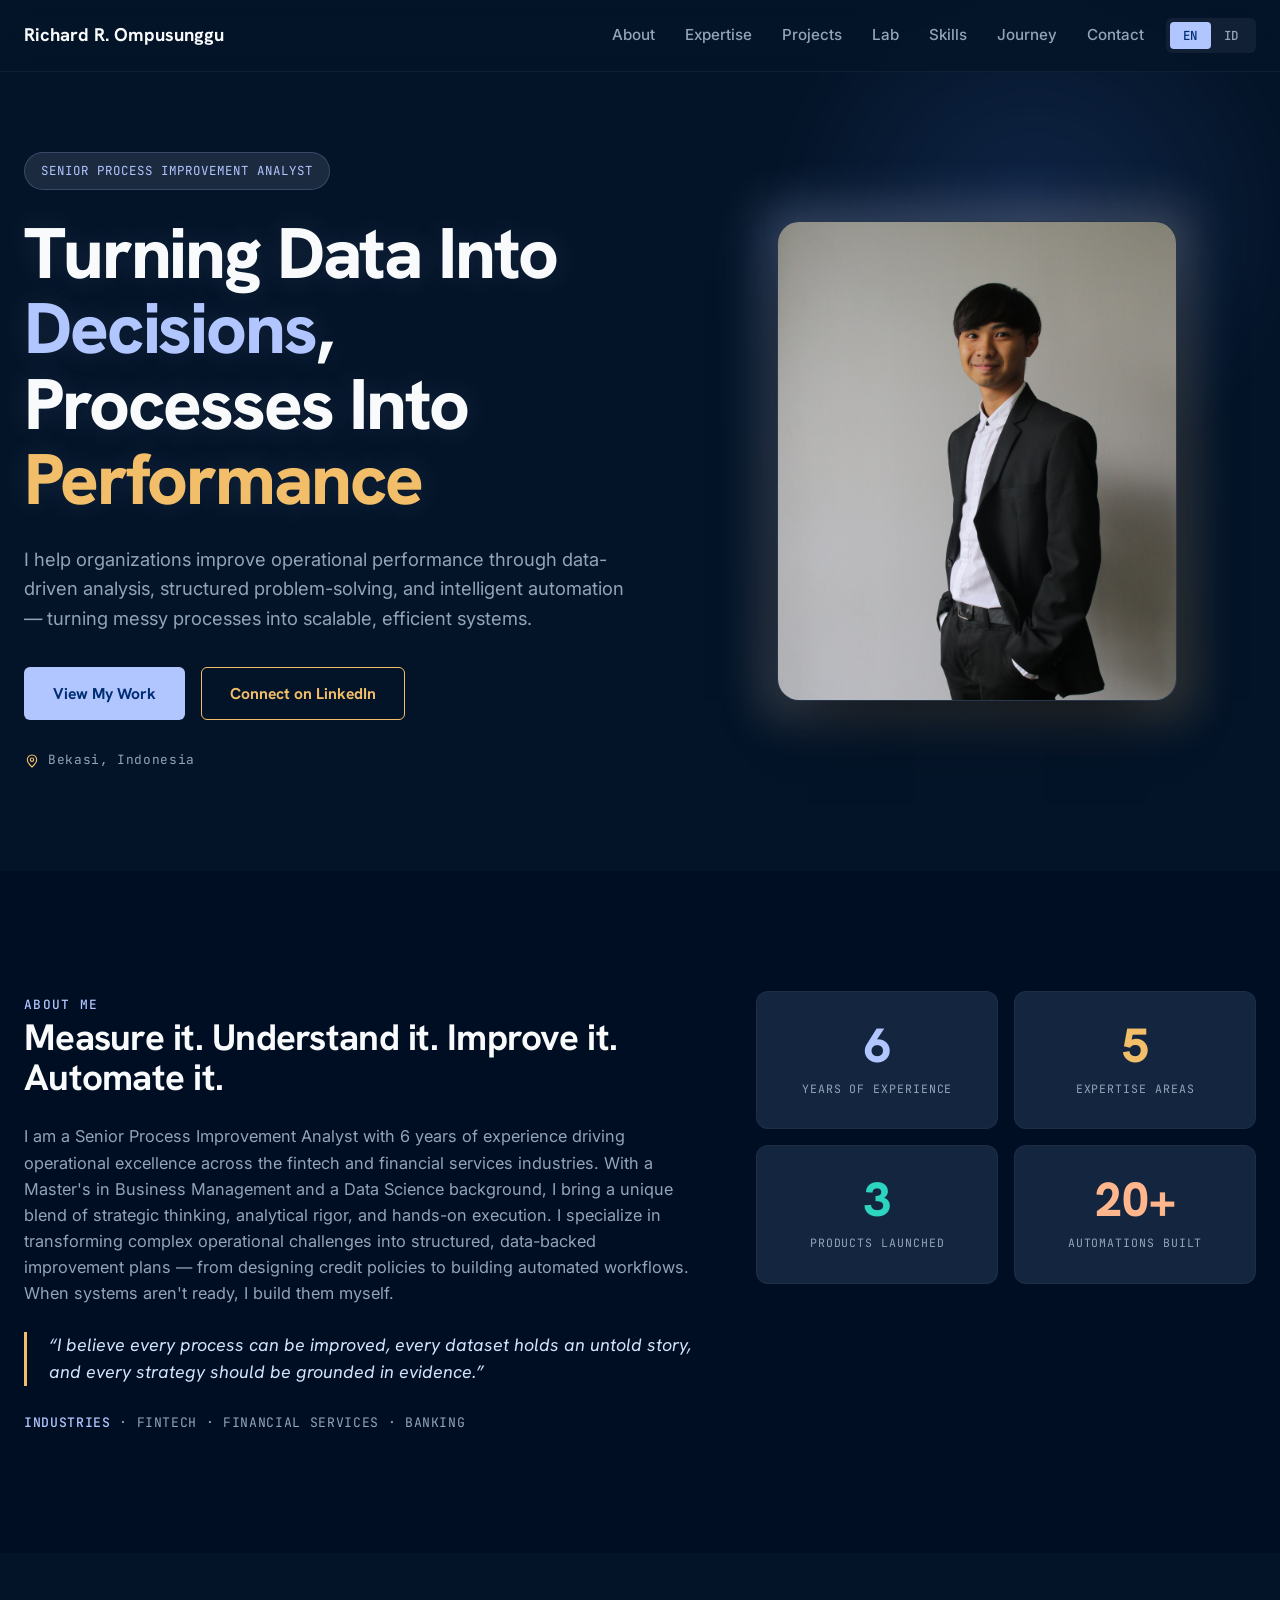
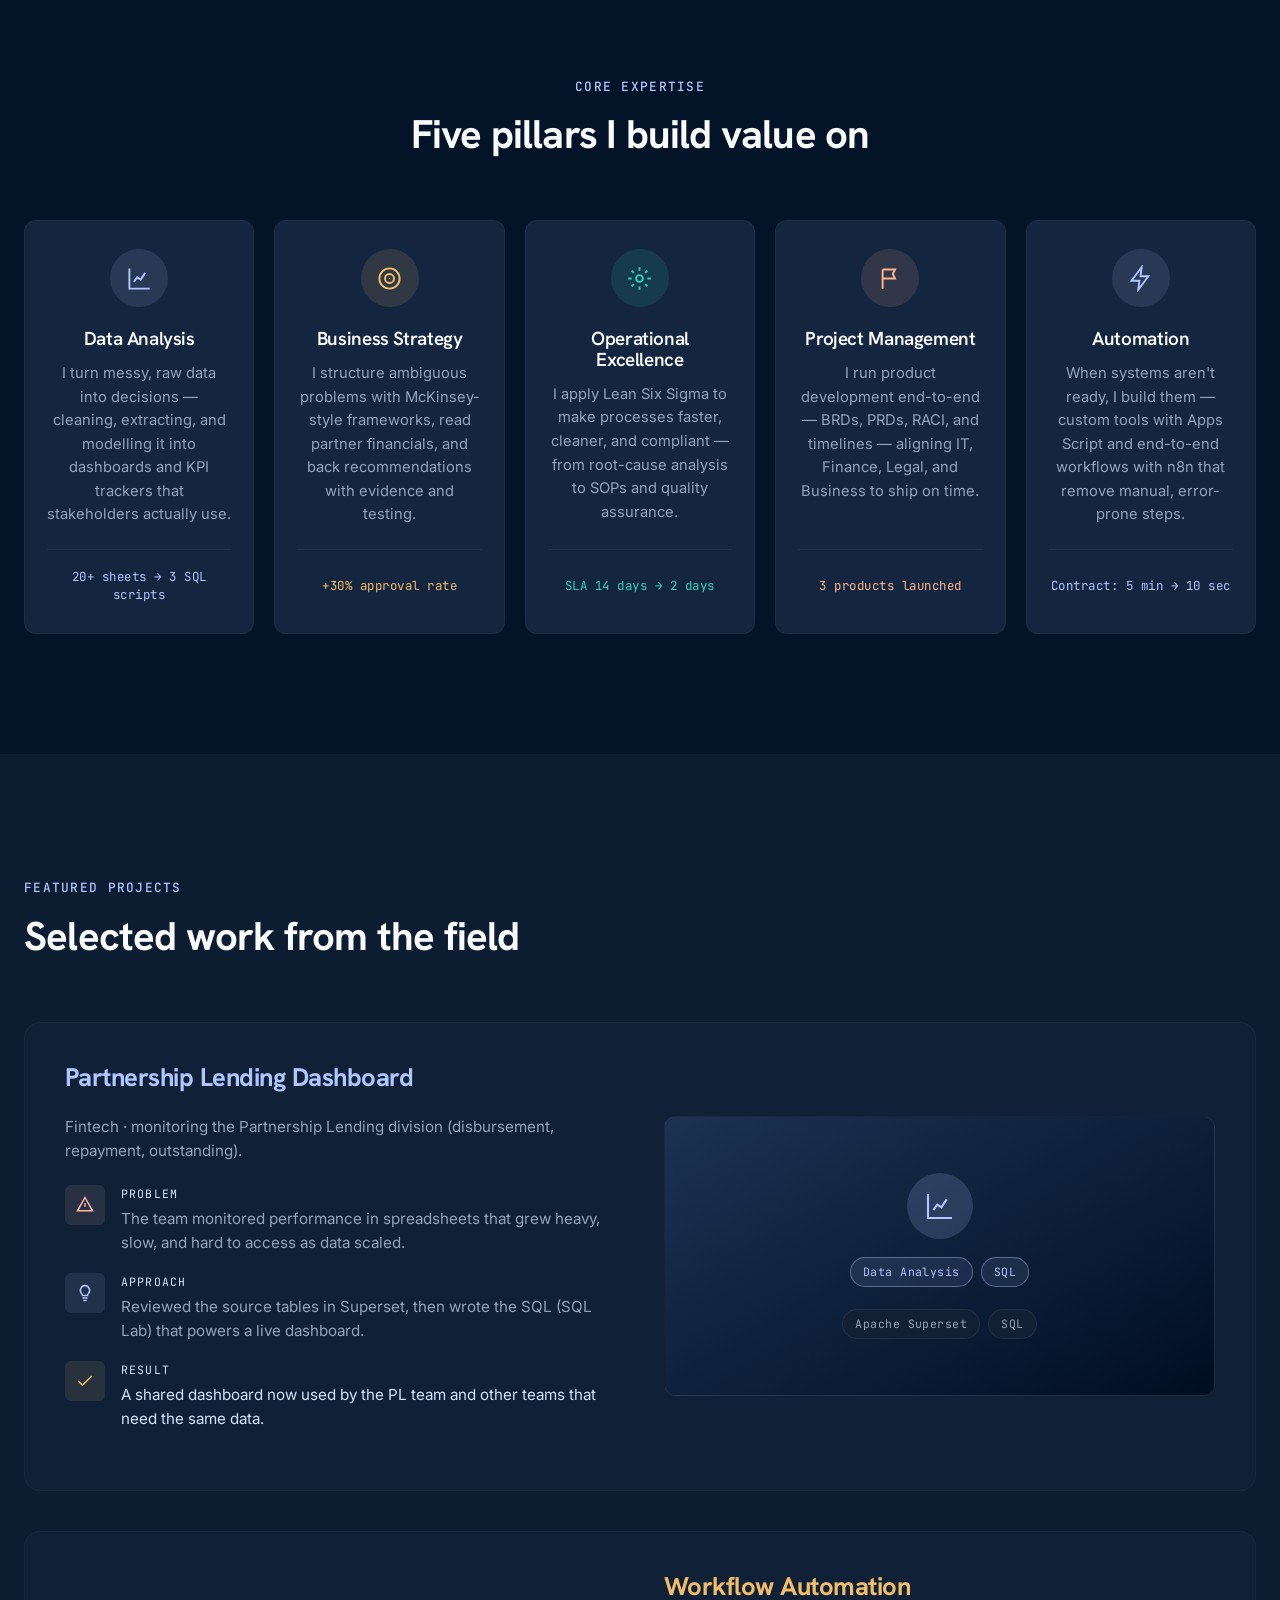
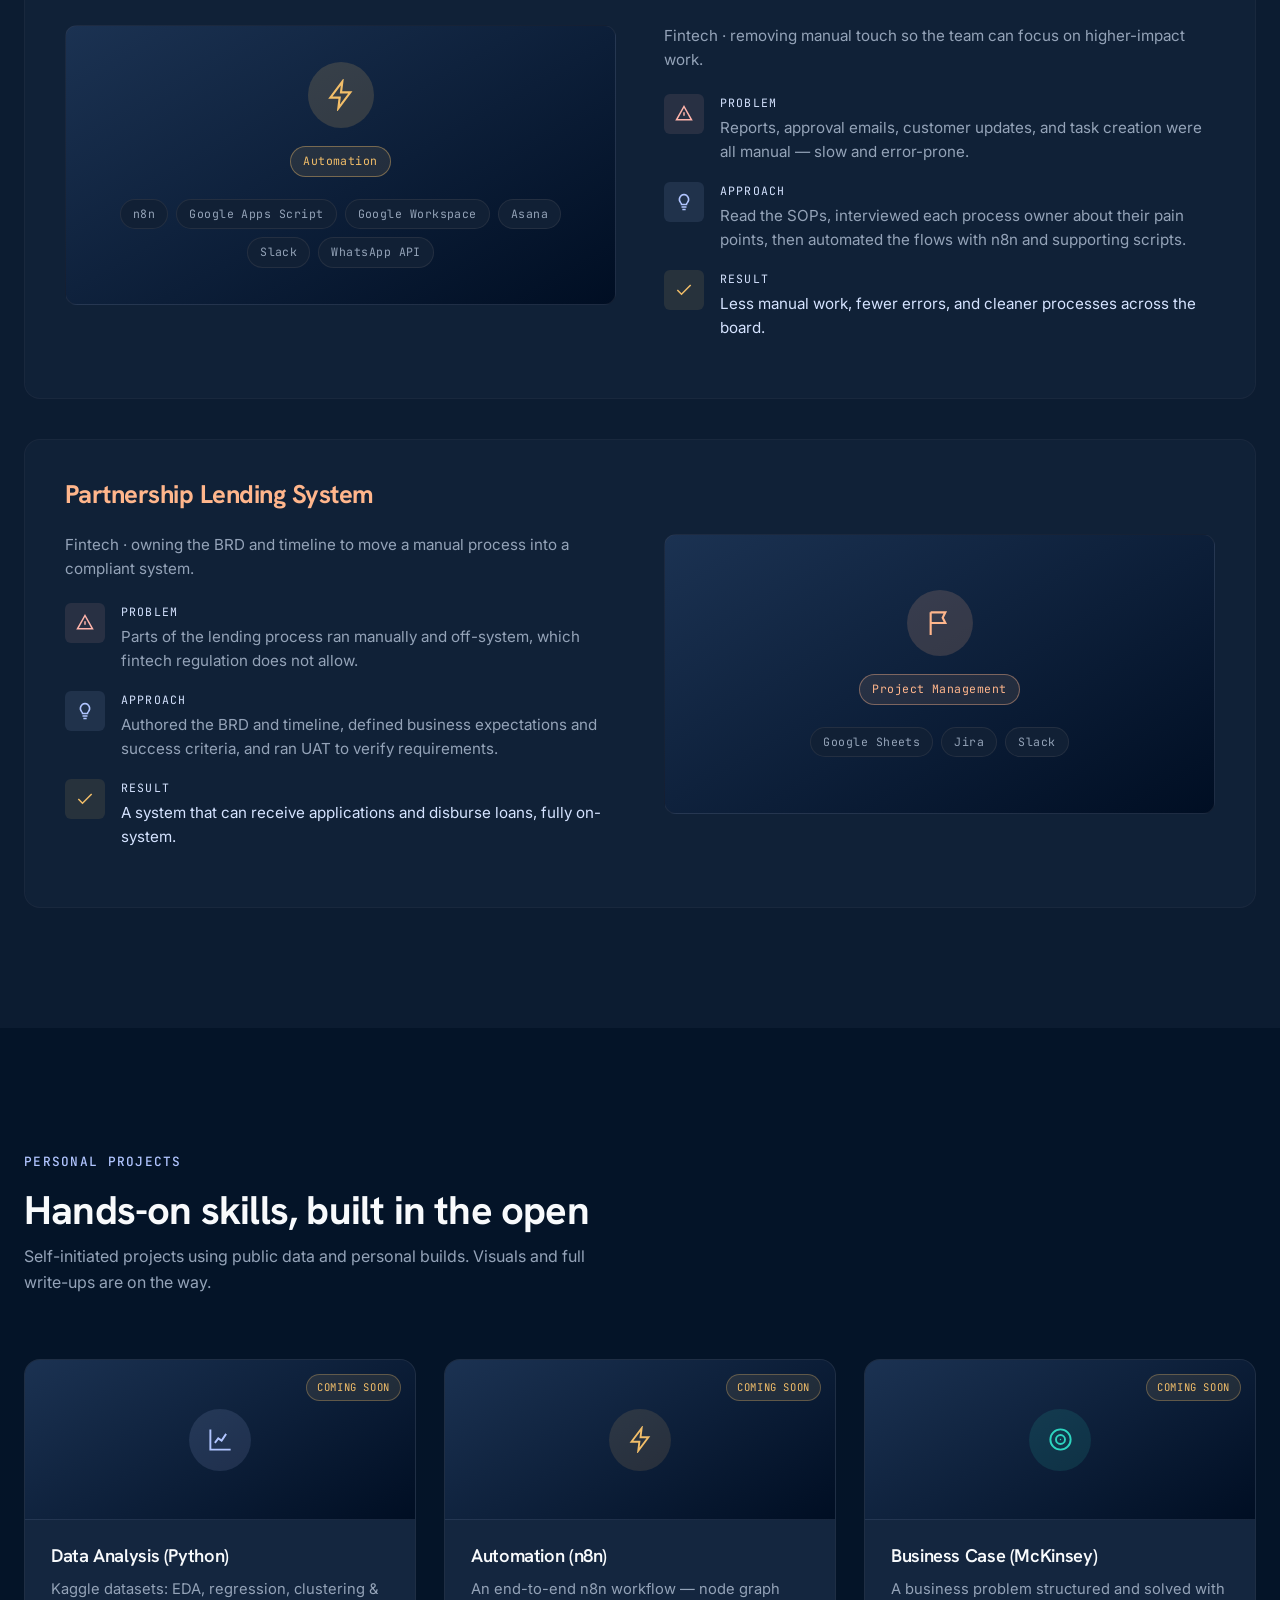
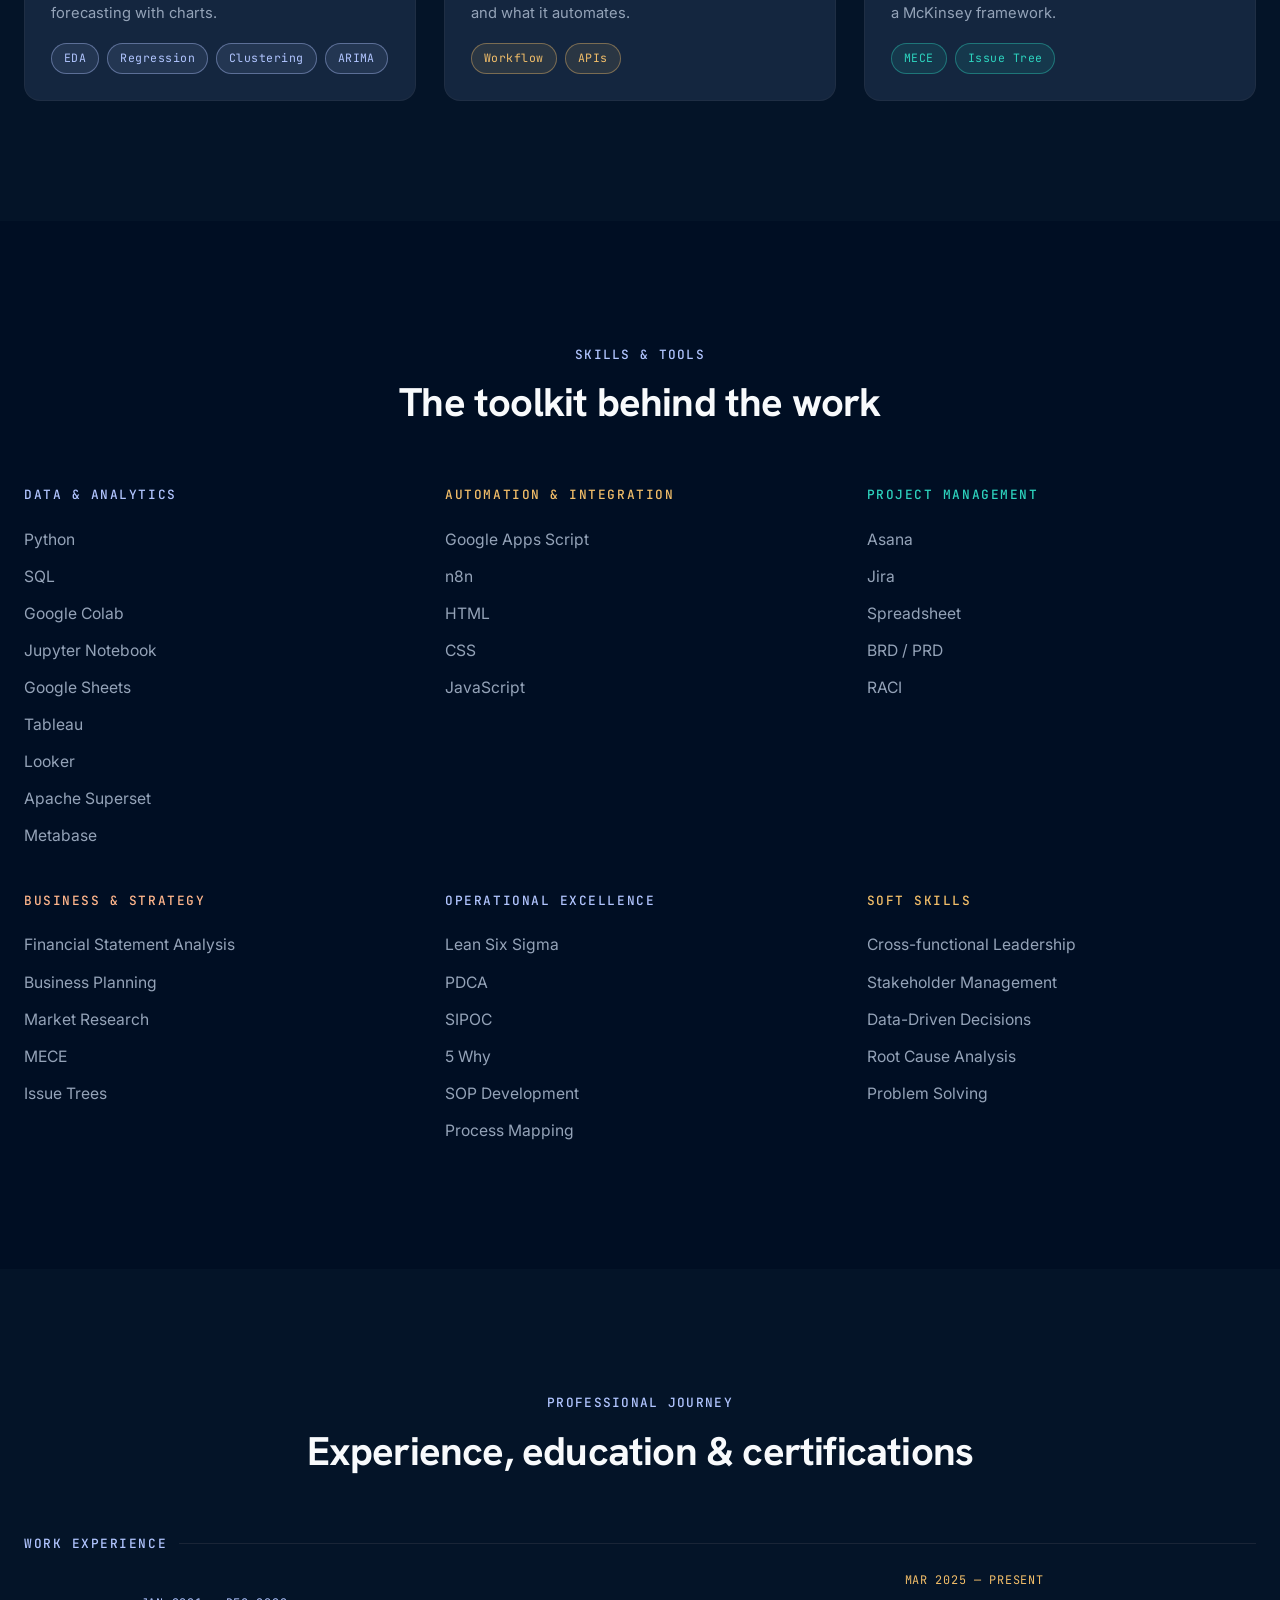
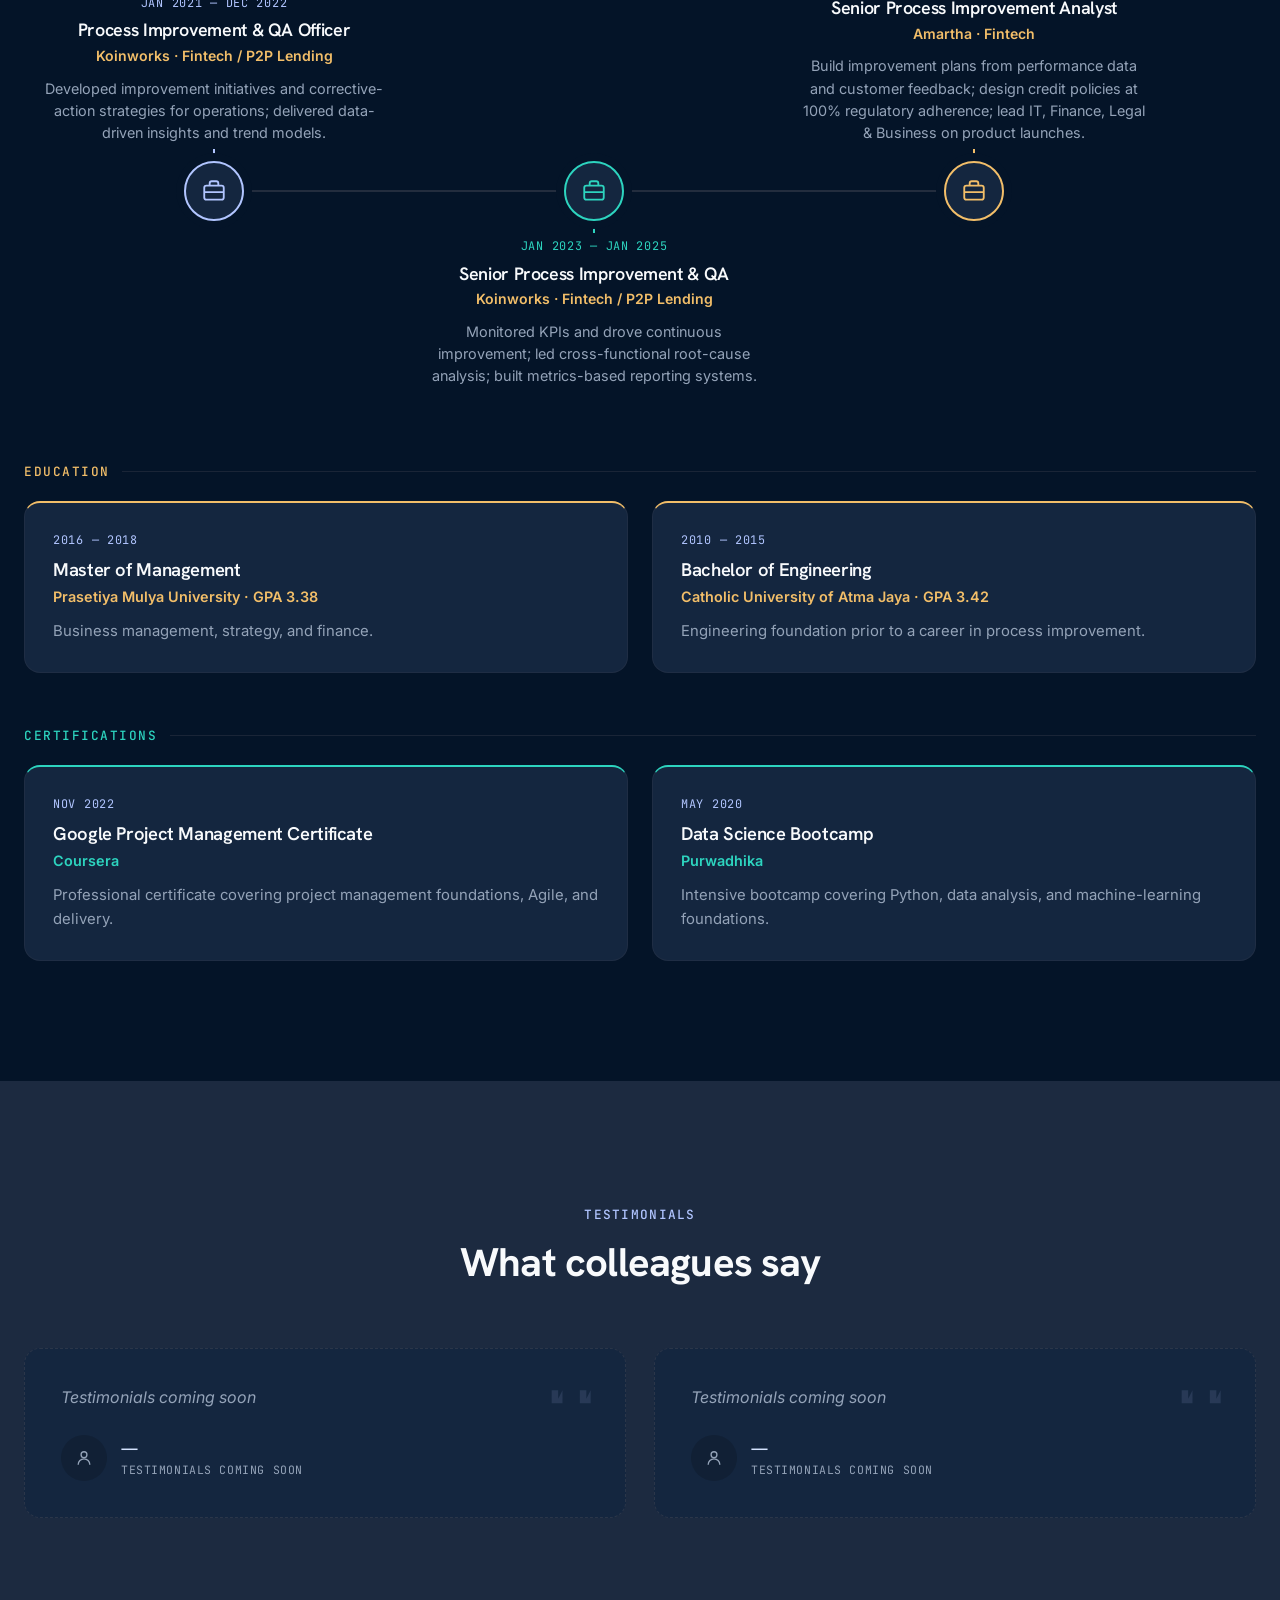
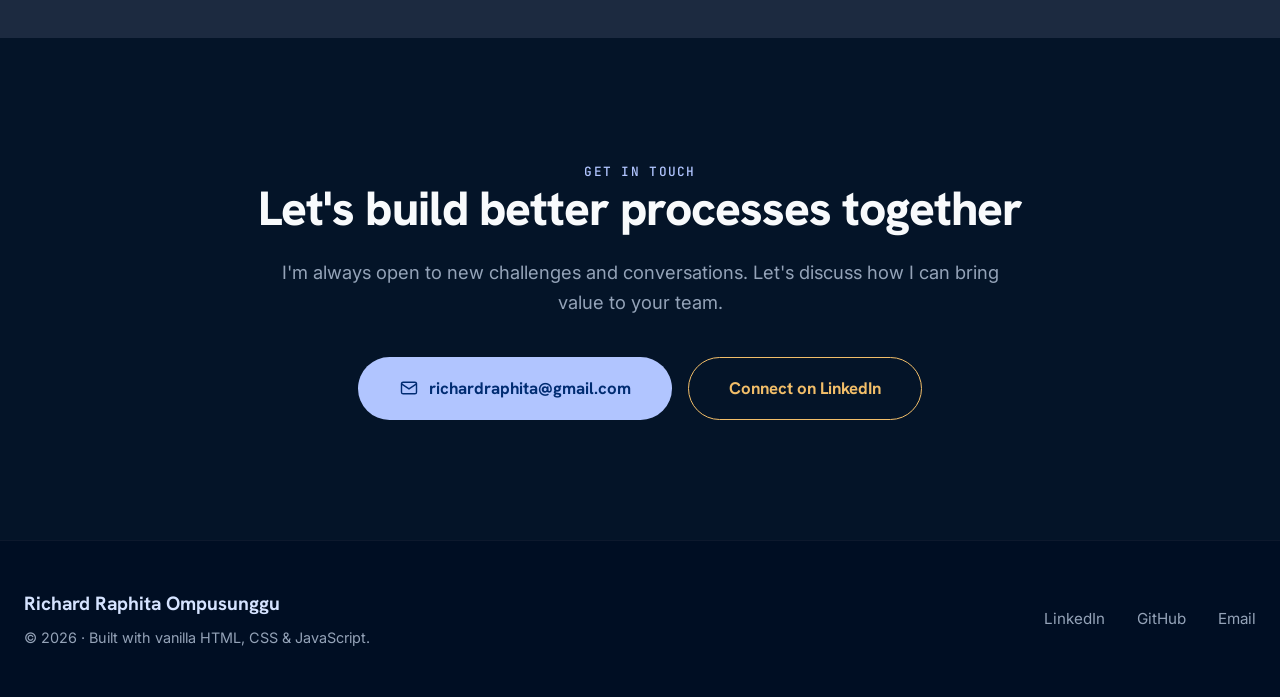
==== commit 6484deff: "feat: implement dynamic section rendering, internationalization, animated scroll reveals, and respon" ====
--- a/index.html
+++ b/index.html
@@ -168,7 +168,15 @@
           <span class="eyebrow" data-i18n="journey.eyebrow"></span>
           <h2 class="section-title" data-i18n="journey.title"></h2>
         </div>
-        <div class="timeline" id="timeline"></div>
+
+        <h3 class="journey-subhead reveal" data-i18n="journey.experience"></h3>
+        <div class="htimeline" id="experience-row"></div>
+
+        <h3 class="journey-subhead edu reveal" data-i18n="journey.education"></h3>
+        <div class="edu-grid" id="education-grid"></div>
+
+        <h3 class="journey-subhead cert reveal" data-i18n="journey.certifications"></h3>
+        <div class="cert-grid" id="cert-grid"></div>
       </div>
     </section>
 
--- a/assets/css/styles.css
+++ b/assets/css/styles.css
@@ -113,7 +113,7 @@
 }
 .nav .container { display: flex; align-items: center; justify-content: space-between; }
 .brand { font-family: var(--font-head); font-weight: 700; font-size: 1.15rem; color: var(--text); }
-.nav-links { display: flex; align-items: center; gap: 32px; }
+.nav-links { display: flex; align-items: center; gap: 30px; margin-left: auto; margin-right: 22px; }
 .nav-links a { font-size: 0.95rem; color: var(--text-2); font-weight: 500; transition: color .3s; padding: 4px 0; }
 .nav-links a:hover { color: var(--primary); }
 .nav-links a.active { color: var(--primary); border-bottom: 2px solid var(--primary); padding-bottom: 2px; }
@@ -211,8 +211,9 @@
 .exp-card h3 { font-family: var(--font-head); font-weight: 600; font-size: 1.18rem; margin-bottom: 12px; }
 .exp-card p { color: var(--text-2); font-size: 0.92rem; margin-bottom: 22px; flex-grow: 1; }
 .exp-card .highlight {
-  width: 100%; padding-top: 16px; border-top: 1px solid rgba(66,70,84,.3);
-  font-family: var(--font-mono); font-size: 0.78rem; letter-spacing: .04em; color: var(--c);
+  width: 100%; padding-top: 16px; margin-top: auto; border-top: 1px solid rgba(66,70,84,.3);
+  min-height: 3.5rem; display: flex; align-items: center; justify-content: center;
+  font-family: var(--font-mono); font-size: 0.78rem; letter-spacing: .04em; line-height: 1.4; color: var(--c);
 }
 
 /* ---------- Featured Projects (case studies) ---------- */
@@ -269,19 +270,64 @@
 .skill-group ul li { color: var(--text-2); font-size: 0.98rem; padding: 6px 0; transition: color .2s; }
 .skill-group ul li:hover { color: var(--primary); }
 
-/* ---------- Timeline ---------- */
-.timeline { max-width: 780px; margin: 0 auto; border-left: 2px solid var(--accent-surface); padding-left: 40px; display: grid; gap: 52px; }
-.tl-item { position: relative; }
-.tl-item::before {
-  content: ""; position: absolute; left: -49px; top: 5px; width: 14px; height: 14px; border-radius: 50%;
-  background: var(--bg); border: 2px solid var(--secondary); box-shadow: 0 0 0 4px rgba(242,190,105,.1);
-}
-.tl-item.edu::before { border-color: var(--primary); box-shadow: 0 0 0 4px rgba(177,197,255,.1); }
-.tl-item.cert::before { border-color: var(--teal); box-shadow: 0 0 0 4px rgba(45,212,191,.1); }
-.tl-date { font-family: var(--font-mono); font-size: 0.76rem; letter-spacing: .06em; text-transform: uppercase; color: var(--primary); margin-bottom: 8px; }
-.tl-item h3 { font-family: var(--font-head); font-weight: 600; font-size: 1.2rem; }
-.tl-org { color: var(--secondary); font-weight: 600; font-size: 0.95rem; margin: 4px 0 10px; }
-.tl-item p { color: var(--text-2); font-size: 0.95rem; }
+/* ---------- Journey ---------- */
+.journey-subhead {
+  font-family: var(--font-mono); font-size: 0.8rem; font-weight: 500; letter-spacing: .12em; text-transform: uppercase;
+  color: var(--primary); margin: 56px 0 22px; display: flex; align-items: center; gap: 12px;
+}
+.journey-subhead:first-of-type { margin-top: 0; }
+.journey-subhead::after { content: ""; flex: 1; height: 1px; background: rgba(66,70,84,.35); }
+.journey-subhead.edu { color: var(--secondary); }
+.journey-subhead.cert { color: var(--teal); }
+
+/* Experience: horizontal connected timeline (scrollbar hidden) */
+.htimeline {
+  display: flex; overflow-x: auto; position: relative; padding: 8px 0;
+  scroll-snap-type: x proximity; scrollbar-width: none; -ms-overflow-style: none;
+}
+.htimeline::-webkit-scrollbar { display: none; }
+.htl-item { position: relative; flex: 0 0 clamp(290px, 33.33%, 380px); height: 420px; scroll-snap-align: center; }
+/* the connecting rail (trimmed at the two end nodes) */
+.htl-item::before {
+  content: ""; position: absolute; top: 50%; left: 0; right: 0; height: 2px; transform: translateY(-1px);
+  background: rgba(66,70,84,.5); z-index: 0;
+}
+.htl-item:first-child::before { left: 50%; }
+.htl-item:last-child::before  { right: 50%; }
+.htl-node {
+  position: absolute; top: 50%; left: 50%; transform: translate(-50%, -50%); z-index: 2;
+  width: 60px; height: 60px; border-radius: 50%; display: grid; place-items: center;
+  background: var(--elevated); border: 2px solid var(--c); color: var(--c); box-shadow: 0 0 0 8px var(--bg);
+  transition: transform .3s var(--ease), box-shadow .3s var(--ease);
+}
+.htl-item:hover .htl-node { transform: translate(-50%, -50%) scale(1.08); box-shadow: 0 0 0 8px var(--bg), 0 0 26px -6px var(--c); }
+.htl-node svg { width: 26px; height: 26px; fill: none; stroke: currentColor; stroke-width: 1.7; }
+.htl-content { position: absolute; left: 16px; right: 16px; text-align: center; z-index: 1; }
+.htl-item.up .htl-content { bottom: calc(50% + 46px); }
+.htl-item.down .htl-content { top: calc(50% + 46px); }
+/* vertical stub linking node to its content */
+.htl-content::after { content: ""; position: absolute; left: 50%; width: 2px; height: 28px; background: var(--c); transform: translateX(-50%); }
+.htl-item.up .htl-content::after { bottom: -32px; }
+.htl-item.down .htl-content::after { top: -32px; }
+.htl-content .tl-date { font-family: var(--font-mono); font-size: 0.74rem; letter-spacing: .06em; text-transform: uppercase; color: var(--c); margin-bottom: 8px; }
+.htl-content h4 { font-family: var(--font-head); font-weight: 600; font-size: 1.12rem; color: var(--text); }
+.htl-content .tl-org { color: var(--secondary); font-weight: 600; font-size: 0.88rem; margin: 5px 0 10px; }
+.htl-content p { color: var(--text-2); font-size: 0.9rem; line-height: 1.55; }
+
+.edu-grid, .cert-grid { display: grid; grid-template-columns: repeat(2, 1fr); gap: 24px; }
+
+.jcard {
+  background: var(--elevated); border: 1px solid rgba(66,70,84,.25); border-radius: var(--r-lg); padding: 28px;
+  transition: transform .3s var(--ease), border-color .3s var(--ease); position: relative;
+}
+.jcard:hover { transform: translateY(-4px); border-color: rgba(90,140,255,.35); }
+.jcard.edu { border-top: 2px solid var(--secondary); }
+.jcard.cert { border-top: 2px solid var(--teal); }
+.jcard .tl-date { font-family: var(--font-mono); font-size: 0.74rem; letter-spacing: .06em; text-transform: uppercase; color: var(--primary); margin-bottom: 10px; }
+.jcard h4 { font-family: var(--font-head); font-weight: 600; font-size: 1.15rem; color: var(--text); }
+.jcard .jcard-org { color: var(--secondary); font-weight: 600; font-size: 0.9rem; margin: 5px 0 12px; }
+.jcard.cert .jcard-org { color: var(--teal); }
+.jcard p { color: var(--text-2); font-size: 0.93rem; }
 
 /* ---------- Testimonials (placeholder) ---------- */
 .testi-grid { display: grid; grid-template-columns: 1fr 1fr; gap: 28px; }
@@ -345,7 +391,8 @@
     background: rgba(4,20,40,.97); backdrop-filter: blur(14px); padding: 18px var(--gutter); border-bottom: 1px solid rgba(66,70,84,.3);
   }
   .nav-links.mobile-open a { padding: 12px 4px; font-size: 1rem; }
-  .expertise-grid, .lab-grid, .skills-grid, .stats { grid-template-columns: 1fr; }
+  .expertise-grid, .lab-grid, .skills-grid, .stats, .edu-grid, .cert-grid { grid-template-columns: 1fr; }
+  .htl-item { flex: 0 0 84%; }
   .case { padding: 28px 22px; }
   .footer .container { flex-direction: column; text-align: center; }
 }
